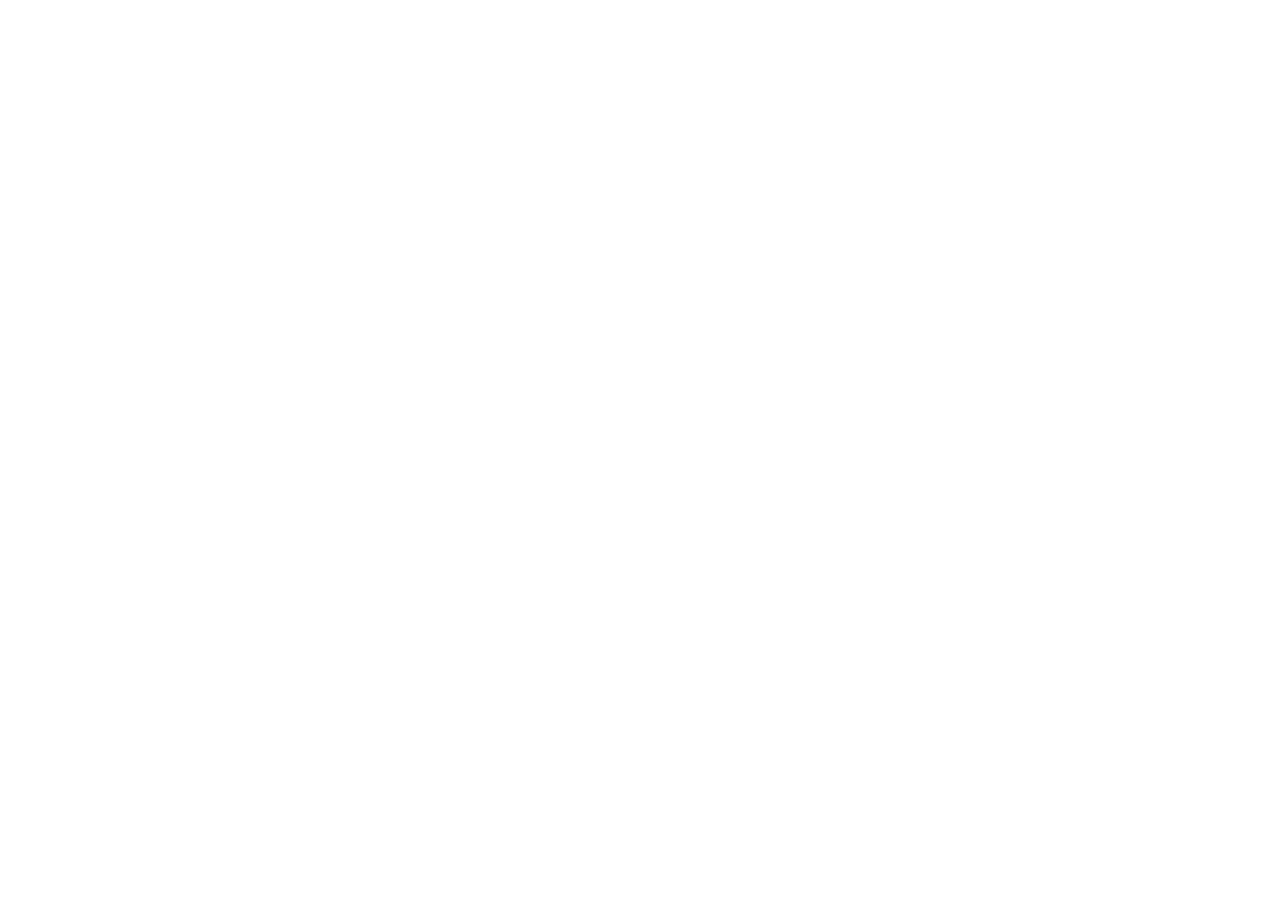
==== index.html @ 4b87591e "7" ====
<!DOCTYPE html>
<html lang="en">
<head>
    <meta charset="UTF-8">
    <meta http-equiv="X-UA-Compatible" content="IE=edge">
    <meta name="viewport" content="width=device-width, initial-scale=1.0">
    <title>Document</title>
</head>
<body>
    
</body>
</html>
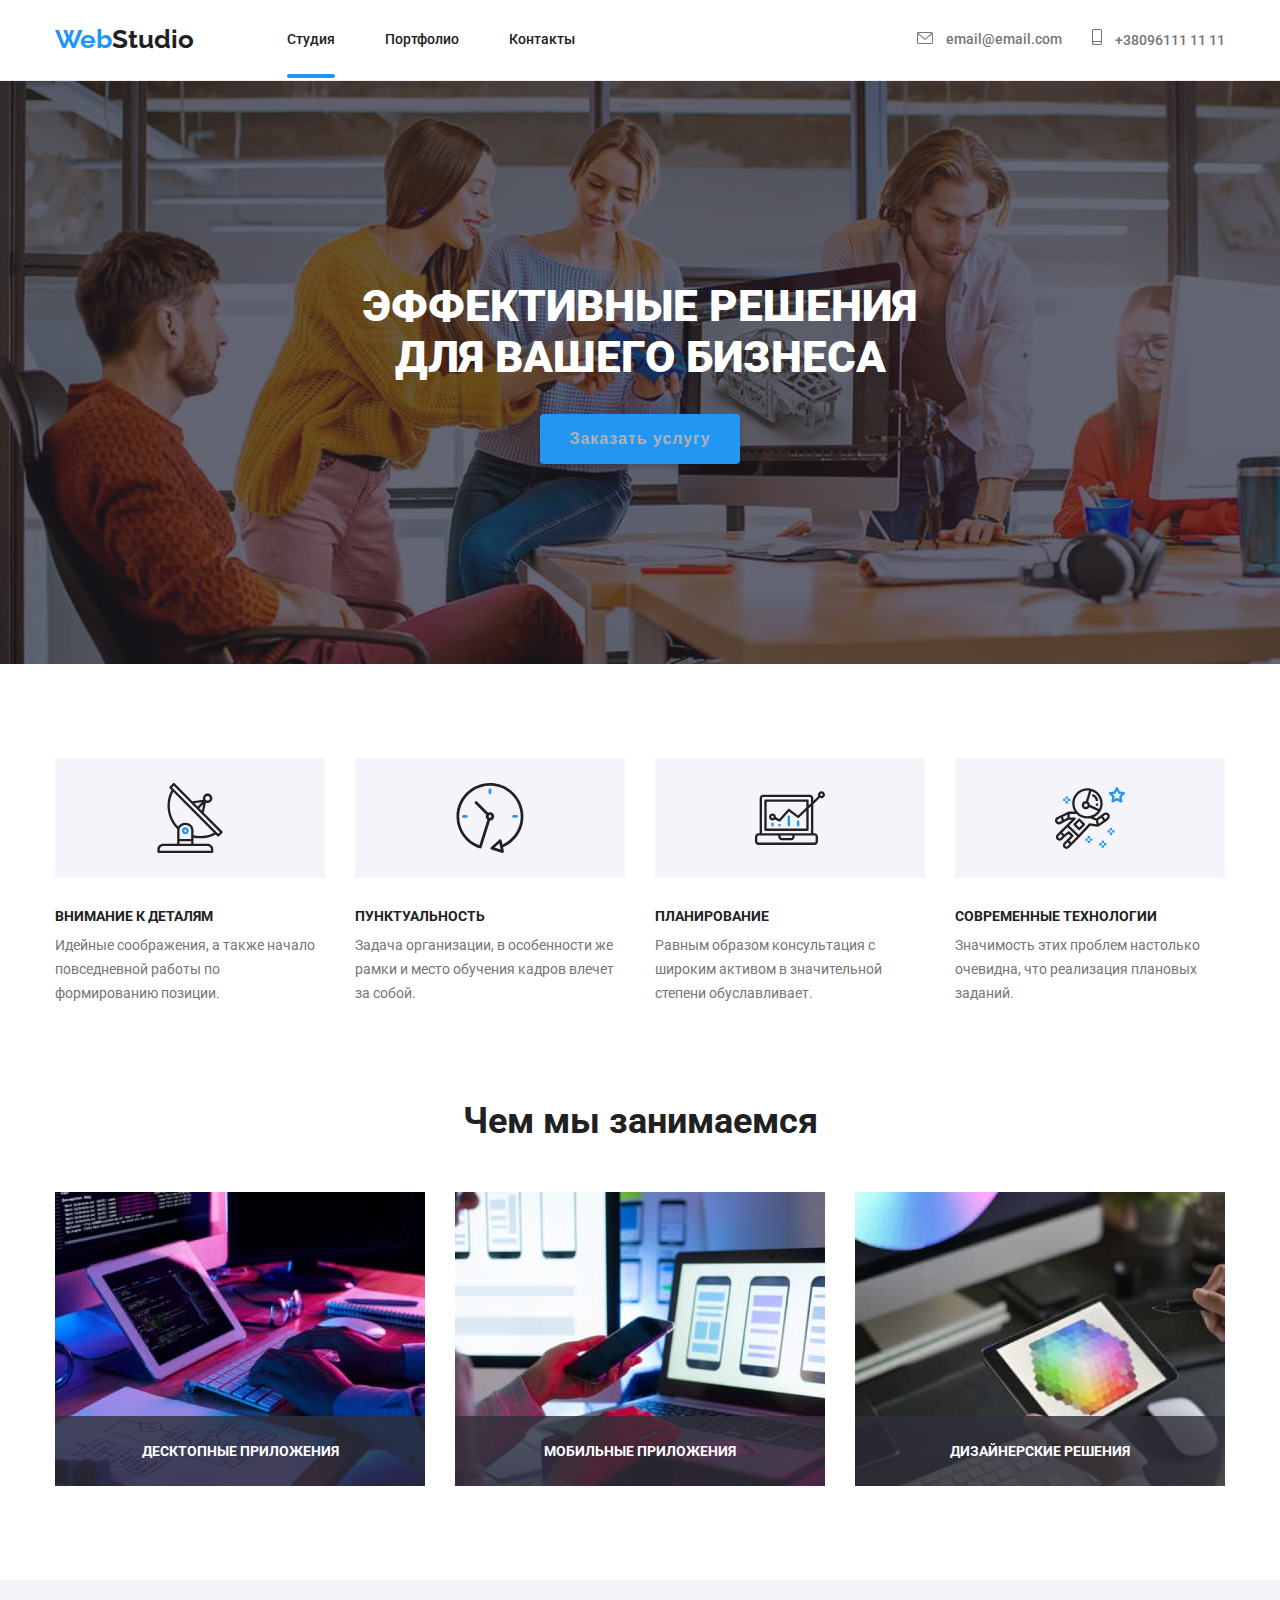
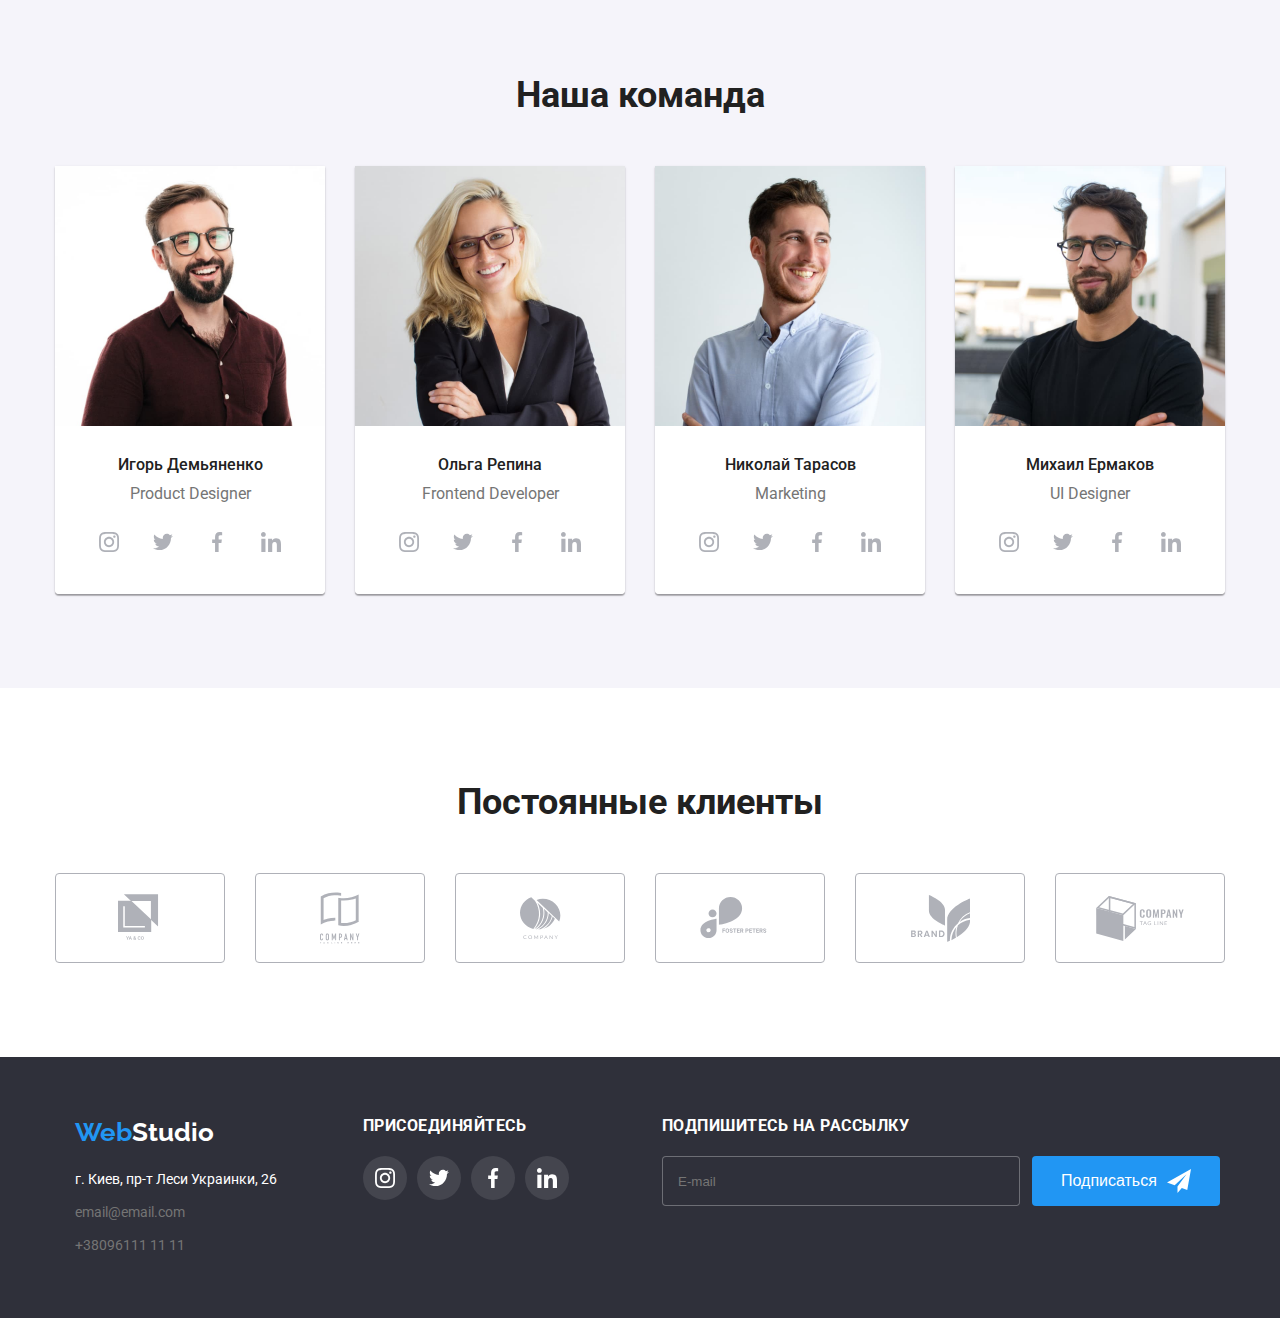
==== commit 01729317: "7" ====
--- a/index.html
+++ b/index.html
@@ -1,12 +1,516 @@
 <!DOCTYPE html>
-<html lang="en">
-<head>
-    <meta charset="UTF-8">
-    <meta http-equiv="X-UA-Compatible" content="IE=edge">
-    <meta name="viewport" content="width=device-width, initial-scale=1.0">
-    <title>Document</title>
-</head>
-<body>
+<html lang="ru">
+  <head>
+    <meta charset="UTF-8" />
+    <meta http-equiv="X-UA-Compatible" content="IE=edge" />
+    <meta name="viewport" content="width=device-width, initial-scale=1.0" />
+    <link rel="preconnect" href="https://fonts.gstatic.com" />
+    <link
+      href="https://fonts.googleapis.com/css2?family=Raleway:wght@700&family=Roboto:wght@400;500;700;900&display=swap"
+      rel="stylesheet"
+    />
+    <link
+      rel="stylesheet"
+      href="https://cdnjs.cloudflare.com/ajax/libs/modern-normalize/1.0.0/modern-normalize.css"
+      integrity="sha512-Zx6MlUMKSVJoQ+83OwhdILe8cSEsCzfqThJd7J/VA2UrK6Ctj85p+xzqfyuNXE5B1k25uUdmJ2OzItbBy9GHAQ=="
+      crossorigin="anonymous"
+    />
+    <link rel="stylesheet" href="css/main.min.css" />
+    <title>webstudio</title>
+  </head>
+
+  <body>
+    <header class="header">
+      <div class="ctn">
+        <nav class="nav">
+          <a class="logo" href="./index.html"
+            >Web<span class="logoS">Studio</span>
+          </a>
+
+          <ul class="nav__list">
+            <li class="nav__item">
+              <a class="link active" href="./index.html">Студия</a>
+            </li>
+            <li class="nav__item">
+              <a class="link" href="./portfolio.html">Портфолио</a>
+            </li>
+            <li class="nav__item">
+              <a class="link" href="#">Контакты</a>
+            </li>
+          </ul>
+
+          <!-- address -->
+
+          <ul class="contact">
+            <li>
+              <a class="link" href="mailto:email@email.com">
+                <svg class="contact-icon" width="16" height="12">
+                  <use href="./images/symbol-defs.svg#icon-envelope-1"></use>
+                </svg>
+                email@email.com</a
+              >
+            </li>
+            <li>
+              <a class="link" href="tel:+380961111111">
+                <svg class="contact-icon" width="10" height="16">
+                  <use href="./images/symbol-defs.svg#icon-smartphone-1"></use>
+                </svg>
+                +38096111 11 11</a
+              >
+            </li>
+          </ul>
+        </nav>
+      </div>
+    </header>
+
+    <main>
+      <!--Герой-->
+      <section id="hero">
+        <div class="herro">
+          <!-- <img src="./images/bgr.jpg" alt="" /> -->
+          <h1 class="herro_title">Эффективные решения<br />для вашего бизнеса</h1>
+          <button data-modal-open type="button" class="herro-button">Заказать услугу</button>
+        </div>
+      </section>
+
+      <section class="features">
+        <div class="ctn">
+          <h2 class="visually-hidden">Особенности</h2>
+          <ul class="features-list">
+            <li class="features-item">
+              <div class="thumb-features">
+                <svg class="features-icon" width="70" height="70">
+                  <use href="./images/symbol-defs.svg#icon-antenna"></use>
+                </svg>
+              </div>
+              <h3 class="features_title">Внимание к деталям</h3>
+              <p class="features__text">
+                Идейные соображения, а также начало повседневной работы по
+                формированию позиции.
+              </p>
+            </li>
+            <li class="features-item">
+              <div class="thumb-features">
+                <svg class="features-icon" width="70" height="70">
+                  <use href="./images/symbol-defs.svg#icon-clock"></use>
+                </svg>
+              </div>
+              <h3 class="features_title">Пунктуальность</h3>
+              <p class="features__text">
+                Задача организации, в особенности же рамки и место обучения
+                кадров влечет за собой.
+              </p>
+            </li>
+            <li class="features-item">
+              <div class="thumb-features">
+                <svg class="features-icon" width="70" height="70">
+                  <use href="./images/symbol-defs.svg#icon-diagram"></use>
+                </svg>
+              </div>
+              <h3 class="features_title">Планирование</h3>
+              <p class="features__text">
+                Равным образом консультация с широким активом в значительной
+                степени обуславливает.
+              </p>
+            </li>
+            <li class="features-item">
+              <div class="thumb-features">
+                <svg class="features-icon" width="70" height="70">
+                  <use href="./images/symbol-defs.svg#icon-astronaut"></use>
+                </svg>
+              </div>
+              <h3 class="features_title">Современные технологии</h3>
+              <p class="features__text">
+                Значимость этих проблем настолько очевидна, что реализация
+                плановых заданий.
+              </p>
+            </li>
+          </ul>
+        </div>
+      </section>
+
+      <section class="interest">
+        <div class="ctn">
+          <h2 class="interest__title">Чем мы занимаемся</h2>
+          <ul class="box">
+            <li>
+              <div class="thumb-interest">
+                <img src="./images/img-1.jpg" alt="Десктопные приложения" />
+                <h3 class="interest__text">Десктопные приложения</h3>
+              </div>
+            </li>
+            <li>
+              <div class="thumb-interest">
+                <img src="./images/img-2.jpg" alt="Мобильные приложения" />
+                <h3 class="interest__text">Мобильные приложения</h3>
+              </div>
+            </li>
+            <li>
+              <div class="thumb-interest">
+                <img src="./images/img-3.jpg" alt="Дизайнерские решения" />
+                <h3 class="interest__text">Дизайнерские решения</h3>
+              </div>
+            </li>
+          </ul>
+        </div>
+      </section>
+
+      <section class="teem">
+        <div class="ctn">
+          <h2 class="teem_title">Наша команда</h2>
+          <ul class="teem-list">
+            <li class="teem-item">
+              <img width="270"
+                src="./images/img_1.jpg"
+                alt="Игорь Демьяненко"
+              />
+              <div class="team-card">
+                <a href="./images/symbol-defs.svg"></a>
+                <h3 class="team-card__title">Игорь Демьяненко</h3>
+                <p class="team-card__text">Product Designer</p>
+                  <!-- rere -->
+                  <ul class="teamate-networks">
+                    <li class="teamate-network-item">
+                      <a class="teamate-network-link" href="">
+                        <svg class="network-icon" width="20" height="20">
+                          <use href="./images/symbol-defs.svg#icon-inst"></use>
+                        </svg>
+                      </a>
+                    </li>
+                    <li class="teamate-network-item">
+                      <a class="teamate-network-link" href="">
+                        <svg class="network-icon" width="20" height="16.25">
+                          <use href="./images/symbol-defs.svg#icon-twitter"></use>
+                        </svg>
+                      </a>
+                    </li>
+                    <li class="teamate-network-item">
+                      <a class="teamate-network-link" href="">
+                        <svg class="network-icon" width="20" height="20">
+                          <use href="./images/symbol-defs.svg#icon-facebook"></use>
+                        </svg>
+                      </a>
+                    </li>
+                    <li class="teamate-network-item">
+                      <a class="teamate-network-link" href="">
+                        <svg class="network-icon" width="20" height="20">
+                          <use href="./images/symbol-defs.svg#icon-linkedin"></use>
+                        </svg>
+                      </a>
+                    </li>
+                  </ul>
+                  <!-- rere -->
+              </div>
+            </li>
+            <li class="teem-item">
+              <img width="270" src="./images/img_2.jpg" alt="Ольга Репина" />
+              <div class="team-card">
+                <h3 class="team-card__title">Ольга Репина</h3>
+                <p class="team-card__text">Frontend Developer</p>
+                <ul class="teamate-networks">
+                  <li class="teamate-network-item">
+                    <a class="teamate-network-link" href="">
+                      <svg class="network-icon" width="20" height="20">
+                        <use href="./images/symbol-defs.svg#icon-inst"></use>
+                      </svg>
+                    </a>
+                  </li>
+                  <li class="teamate-network-item">
+                    <a class="teamate-network-link" href="">
+                      <svg class="network-icon" width="20" height="16.25">
+                        <use href="./images/symbol-defs.svg#icon-twitter"></use>
+                      </svg>
+                    </a>
+                  </li>
+                  <li class="teamate-network-item">
+                    <a class="teamate-network-link" href="">
+                      <svg class="network-icon" width="10" height="20">
+                        <use href="./images/symbol-defs.svg#icon-facebook"></use>
+                      </svg>
+                    </a>
+                  </li>
+                  <li class="teamate-network-item">
+                    <a class="teamate-network-link" href="">
+                      <svg class="network-icon" width="20" height="20">
+                        <use href="./images/symbol-defs.svg#icon-linkedin"></use>
+                      </svg>
+                    </a>
+                  </li>
+                </ul>
+              </div>
+            </li>
+            <li class="teem-item">
+              <img width="270" src="./images/img_3.jpg" alt="Николай Тарасов" />
+              <div class="team-card">
+                <h3 class="team-card__title">Николай Тарасов</h3>
+                <p class="team-card__text">Marketing</p>
+                <ul class="teamate-networks">
+                  <li class="teamate-network-item">
+                    <a class="teamate-network-link" href="">
+                      <svg class="network-icon" width="20" height="20">
+                        <use href="./images/symbol-defs.svg#icon-inst"></use>
+                      </svg>
+                    </a>
+                  </li>
+                  <li class="teamate-network-item">
+                    <a class="teamate-network-link" href="">
+                      <svg class="network-icon" width="20" height="16.25">
+                        <use href="./images/symbol-defs.svg#icon-twitter"></use>
+                      </svg>
+                    </a>
+                  </li>
+                  <li class="teamate-network-item">
+                    <a class="teamate-network-link" href="">
+                      <svg class="network-icon" width="10" height="20">
+                        <use href="./images/symbol-defs.svg#icon-facebook"></use>
+                      </svg>
+                    </a>
+                  </li>
+                  <li class="teamate-network-item">
+                    <a class="teamate-network-link" href="">
+                      <svg class="network-icon" width="20" height="20">
+                        <use href="./images/symbol-defs.svg#icon-linkedin"></use>
+                      </svg>
+                    </a>
+                  </li>
+                </ul>
+              </div>
+            </li>
+            <li class="teem-item">
+              <img width="270" src="./images/img_4.jpg" alt="Михаил Ермаков" />
+              <div class="team-card">
+                <h3 class="team-card__title">Михаил Ермаков</h3>
+                <p class="team-card__text">UI Designer</p>
+                <ul class="teamate-networks">
+                  <li class="teamate-network-item">
+                    <a class="teamate-network-link" href="">
+                      <svg class="network-icon" width="20" height="20">
+                        <use href="./images/symbol-defs.svg#icon-inst"></use>
+                      </svg>
+                    </a>
+                  </li>
+                  <li class="teamate-network-item">
+                    <a class="teamate-network-link" href="">
+                      <svg class="network-icon" width="20" height="16.25">
+                        <use href="./images/symbol-defs.svg#icon-twitter"></use>
+                      </svg>
+                    </a>
+                  </li>
+                  <li class="teamate-network-item">
+                    <a class="teamate-network-link" href="">
+                      <svg class="network-icon" width="10" height="20">
+                        <use href="./images/symbol-defs.svg#icon-facebook"></use>
+                      </svg>
+                    </a>
+                  </li>
+                  <li class="teamate-network-item">
+                    <a class="teamate-network-link" href="">
+                      <svg class="network-icon" width="20" height="20">
+                        <use href="./images/symbol-defs.svg#icon-linkedin"></use>
+                      </svg>
+                    </a>
+                  </li>
+                </ul>
+              </div>
+            </li>
+          </ul>
+        </div>
+      </section>
+
+      <section class="client">
+        <div class="ctn">
+          <h2 class="title">Постоянные клиенты</h2>
+          <!-- <h3 class="title">не получается сменить цвет SVG при ховере(удалял цвет, филл...) не разобрался</h3> -->
+          <ul>
+            <li class="client-item">
+              <a href="#">
+                <svg class="client-icon" width="44.27px" height="49.23px">
+                <use href="./images/symbol-defs.svg#icon-logo-1">
+                </use></svg></a>
+            </li>
+            <li class="client-item"><a href="#">
+                <svg class="client-icon" width="40px" height="52px">
+                <use href="./images/symbol-defs.svg#icon-logo-2">
+                </use></svg>
+            </a></li>
+            
+            <li class="client-item"><a href="#">
+              <svg class="client-icon" width="41px" height="42.6px">
+              <use href="./images/symbol-defs.svg#icon-logo-3">
+              </use></svg></a></li>
+            <li class="client-item"><a href="#">
+              <svg class="client-icon" width="79.66" height="42.02">
+              <use href="./images/symbol-defs.svg#icon-logo-4">
+              </use></svg></a></li>
+            <li class="client-item"><a href="#">
+              <svg class="client-icon" width="59" height="47">
+              <use href="./images/symbol-defs.svg#icon-logo-5">
+              </use></svg></a></li>
+            <li class="client-item"><a href="#">
+              <svg class="client-icon" width="88.48" height="45.44">
+              <use href="./images/symbol-defs.svg#icon-logo-6">
+              </use></svg></a></li>
+          </ul>
+        </div>
+      </section>
+    </main>
+
+    <footer class="foot">
+      <div class="ctn">
+
+        <div class="adress-conteiner">
+          <a class="logo bottom" href="#hero"
+            >Web<span class="logo-S">Studio</span>
+          </a>
+          <address class="adress">
+            <span class="adress"> г. Киев, пр-т Леси Украинки, 26</span>
+            <a class="adress link" href="mailto:email@email.com"
+              >email@email.com</a
+            >
+            <a class="adress link" href="tel:+380961111111">+38096111 11 11</a>
+          </address>
+        </div>
+
+        <div class="social-links">
+          <p class="social-links-text">присоединяйтесь</p>
+          
+          <ul class="teamate-networks">
+            <li class="teamate-network-item">
+              <a class="teamate-network-link" href="">
+                <svg class="network-icon" width="20" height="20">
+                  <use href="./images/symbol-defs.svg#icon-inst"></use>
+                </svg>
+              </a>
+            </li>
+            <li class="teamate-network-item">
+              <a class="teamate-network-link" href="">
+                <svg class="network-icon" width="20" height="16.25">
+                  <use href="./images/symbol-defs.svg#icon-twitter"></use>
+                </svg>
+              </a>
+            </li>
+            <li class="teamate-network-item">
+              <a class="teamate-network-link" href="">
+                <svg class="network-icon" width="20" height="20">
+                  <use href="./images/symbol-defs.svg#icon-facebook"></use>
+                </svg>
+              </a>
+            </li>
+            <li class="teamate-network-item">
+              <a class="teamate-network-link" href="">
+                <svg class="network-icon" width="20" height="20">
+                  <use href="./images/symbol-defs.svg#icon-linkedin"></use>
+                </svg>
+              </a>
+            </li>
+          </ul>
+
+        </div> 
+
+        
+          <form>
+            <div class="sing">
+              <label for="mail" class="sing-label">
+              Подпишитесь на рассылку</label>
+              <div class="sing__wraper">
+                <input class="sing__input" type="email" name="mail" 
+                placeholder="E-mail"/>
+            
+          
+                <button class="sing__button" type="submit">Подписаться
+                  <svg class="sing__icon" width="24" height="24">
+                    <use href="./images/symbol-defs.svg#icon-send">
+                    </use>
+                  </svg>
+                </button>
+              </div>
+              
+            </div>
+
+          </form>
+        
+        </div>
+      </footer>
     
-</body>
-</html>+    <div data-modal class="backdrop is-hidden">
+      <div class="modal">
+
+        <form class="form">
+          <p class="form__text">Оставьте свои данные, мы вам перезвоним</p>
+          
+          <ul class="form__list">
+
+            <li class="form__item">
+              <label for="username">Имя</label>
+            <div class="form-input__wraper">
+              <input type="text" name="name" id="username" autofocus >
+              <svg class="form-icon" width="20" height="20">
+                <use href="./images/symbol-defs.svg#icon-person"></use>
+              </svg>
+            </div>
+            </li>
+
+            <li class="form__item">
+              <label for="tel">Телефон</label>
+            <div class="form-input__wraper">
+              <input type="text" name="tel" id="tel">
+              <svg class="form-icon" width="20" height="20">
+                <use href="./images/symbol-defs.svg#icon-phone"></use>
+              </svg>
+            </div>
+            </li>
+
+            <li class="form__item">
+              <label for="mail">Почта</label>
+            <div class="form-input__wraper">
+              <input type="text" name="mail" id="mail">
+              <svg class="form-icon" width="20" height="20">
+                <use href="./images/symbol-defs.svg#icon-email"></use>
+              </svg>
+            </div>
+            </li>
+
+            <li class="form__item">
+              <label for="comment">Комментарий</label>
+          
+            <textarea class="textarea" name="comment" id="comment" 
+            placeholder="Введите текст" ></textarea>
+            </li>
+          </ul>
+         </form>
+
+
+          <form class="checkbox">
+            <label class="checkbox__label">
+              <input class="checkbox__input" type="checkbox" name="checkbox">
+              <svg class="checkbox__icon check" width="16" height="15">
+                <use href="./images/symbol-defs.svg#icon-icon-check-1"></use>
+              </svg>
+              <svg class="checkbox__icon uncheck" width="16" height="15">
+                <use href="./images/symbol-defs.svg#icon-Vector-6-1"></use>
+              </svg>
+              <span class="checkbox__text">Соглашаюсь с рассылкой и принимаю 
+                <a class="checkbox__link" href="#">Условия договора</a>
+              </span>
+
+            </label>
+          </form>
+          <button class="submit" type="submit">Отправить</button>
+            <div></div>
+
+
+
+          
+        
+        <button data-modal-close type="button" class="close-button">
+          <svg class="close-button__icon" width="20" height="20">
+            <use href="./images/symbol-defs.svg#icon-close"></use>
+          </svg>
+        </button>
+
+      </div>
+    </div>
+
+    <script src="./js/modal.js"></script>
+  </body>
+</html>
--- a/css/main.min.css
+++ b/css/main.min.css
@@ -0,0 +1,2 @@
+*,*::before,*::after{-webkit-box-sizing:inherit;box-sizing:inherit;margin:0;padding:0}body{-webkit-box-sizing:border-box;box-sizing:border-box;font-family:'Roboto', sans-serif;color:#212121;background-color:#fff}a{text-decoration:none}ul{list-style:none}.ctn{width:1200px;margin:0 auto;padding:0 15px}.no-gap{display:block;max-width:100%;height:auto}.visually-hidden{position:absolute;width:1px;height:1px;margin:-1px;border:0;padding:0;white-space:nowrap;-webkit-clip-path:inset(100%);clip-path:inset(100%);clip:rect(0 0 0 0);overflow:hidden}.header{position:-webkit-sticky;position:sticky;top:0;min-height:80px;padding:24 215px;border-bottom:1px solid #ececec;background-color:#fff;z-index:1}.nav{font-weight:500;-webkit-box-align:center;-ms-flex-align:center;align-items:center;line-height:1.172;color:#212121;vertical-align:middle;-webkit-box-pack:justify;-ms-flex-pack:justify;justify-content:space-between}.nav__list{margin-left:93px}.nav__item:not(:first-child){margin-left:50px}.logo{display:inline-block;font-family:'Raleway', sans-serif;font-size:26px;font-style:normal;font-weight:700;line-height:1.1738;color:#2196f3;padding-top:24px;padding-bottom:25px}.logoS{color:#212121}.link{position:relative;font-weight:500;font-size:14px;line-height:1.172;color:inherit}.link.active::after{position:absolute;bottom:-31px;content:'';display:block;width:100%;height:4px;margin-top:28px;background-color:#2196f3;border-radius:2px}.contact{margin-left:auto}.contact a{color:#757575}.contact li:last-child{margin-left:30px}.contact-icon{margin-right:10px;text-align:center;fill:currentColor}a.link:focus,a.link:hover{color:#2196f3;-webkit-transition:color 250ms cubic-bezier(0.4, 0, 0.2, 1),background-color 250ms cubic-bezier(0.4, 0, 0.2, 1);transition:color 250ms cubic-bezier(0.4, 0, 0.2, 1),background-color 250ms cubic-bezier(0.4, 0, 0.2, 1)}a.link:focus::before,a.link:hover::before{color:#2196f3}.header,.nav,.nav__list,.box,.contact{display:-webkit-box;display:-ms-flexbox;display:flex;-webkit-box-align:center;-ms-flex-align:center;align-items:center;-webkit-box-pack:justify;-ms-flex-pack:justify;justify-content:space-between}.herro{margin:0 auto;padding-top:200px;padding-bottom:200px;max-width:1600px;background-color:#2f303a;background-image:-webkit-gradient(linear, left top, right top, from(rgba(47,48,58,0.4)), to(rgba(47,48,58,0.4))),url(../images/bgr.jpg);background-image:linear-gradient(to right, rgba(47,48,58,0.4), rgba(47,48,58,0.4)),url(../images/bgr.jpg);background-repeat:no-repeat;background-size:cover;text-align:center}.herro_title{color:#fff;display:block;font-weight:900;line-height:1.1738;font-size:44px;font-style:normal;text-transform:uppercase;margin-bottom:30px}.herro-button{display:inline-block;cursor:pointer;border-radius:4px;font-weight:700;font-size:16px;line-height:1.875;letter-spacing:0.06em;border:1px solid transparent;background-color:#2196f3;color:#AFB1B8;width:200px;height:50px;-webkit-box-shadow:0px 4px 4px rgba(0,0,0,0.15);box-shadow:0px 4px 4px rgba(0,0,0,0.15)}.herro-button:focus,.herro-button:hover{background-color:#AFB1B8;color:#2196f3}.features{padding:94px 0}.features-list{display:-webkit-box;display:-ms-flexbox;display:flex;-webkit-box-align:center;-ms-flex-align:center;align-items:center;-webkit-box-pack:justify;-ms-flex-pack:justify;justify-content:space-between}.features-item:not(:last-of-type){margin-right:30px}.features_title{font-weight:700;font-size:14px;line-height:1.142;text-transform:uppercase;margin:0;padding:0;margin-top:30px;margin-bottom:10px}.features__text{font-weight:400;font-size:14px;line-height:1.712;color:#757575}.thumb-features{width:270px;height:120px;background-color:#F5F4FA;display:-webkit-box;display:-ms-flexbox;display:flex;-webkit-box-align:center;-ms-flex-align:center;align-items:center;-webkit-box-pack:center;-ms-flex-pack:center;justify-content:center}.interest{padding-bottom:94px}.interest__title{font-weight:700;font-size:36px;line-height:1.172;text-align:center}.box{margin-top:50px}.thumb-interest{position:relative;width:370px;height:294px}.thumb-interest>img{display:block;height:100%;width:100%;-o-object-fit:cover;object-fit:cover}.interest__text{position:absolute;bottom:0;width:100%;height:70px;background:rgba(47,48,58,0.8);font-weight:700;font-size:14px;line-height:1.172;color:#fff;text-transform:uppercase;display:-webkit-box;display:-ms-flexbox;display:flex;-webkit-box-pack:center;-ms-flex-pack:center;justify-content:center;-webkit-box-align:center;-ms-flex-align:center;align-items:center;padding:27px 0}.teem{padding-top:94px;padding-bottom:94px;background-color:#f5f4fa}.teem-list{display:-webkit-box;display:-ms-flexbox;display:flex;-webkit-box-align:center;-ms-flex-align:center;align-items:center;-webkit-box-pack:justify;-ms-flex-pack:justify;justify-content:space-between}.teem_title{font-weight:700;font-size:36px;line-height:1.172;text-align:center;margin-bottom:50px}.team-card{padding:30px 32px;background-color:#fff;border-radius:0px 0px 4px 4px}.team-card__title{font-weight:500;font-size:16px;line-height:1.172;text-align:center;padding-bottom:10px}.team-card__text{color:#757575;font-weight:400;font-size:16px;line-height:1.172;text-align:center}.teem-item{-webkit-box-shadow:0px 1px 3px rgba(0,0,0,0.12),0px 1px 1px rgba(0,0,0,0.12),0px 2px 1px rgba(0,0,0,0.22);box-shadow:0px 1px 3px rgba(0,0,0,0.12),0px 1px 1px rgba(0,0,0,0.12),0px 2px 1px rgba(0,0,0,0.22);border-radius:0px 0px 4px 4px}.teem-item img{display:block}.teem-item:hover,.teem-item:focus{-webkit-box-shadow:0px 1px 1px rgba(0,0,0,0.12),0px 4px 4px rgba(0,0,0,0.06),1px 4px 6px rgba(0,0,0,0.16);box-shadow:0px 1px 1px rgba(0,0,0,0.12),0px 4px 4px rgba(0,0,0,0.06),1px 4px 6px rgba(0,0,0,0.16);outline:none;-webkit-transition:color 250ms cubic-bezier(0.4, 0, 0.2, 1),background-color 250ms cubic-bezier(0.4, 0, 0.2, 1);transition:color 250ms cubic-bezier(0.4, 0, 0.2, 1),background-color 250ms cubic-bezier(0.4, 0, 0.2, 1)}.teamate-networks{margin-top:16px;display:-webkit-box;display:-ms-flexbox;display:flex;-webkit-box-pack:justify;-ms-flex-pack:justify;justify-content:space-between;color:#757575}.teamate-network-item:not(:last-of-type){margin-right:10px}.teamate-network-link{display:-webkit-inline-box;display:-ms-inline-flexbox;display:inline-flex;color:#AFB1B8;-o-object-fit:contain;object-fit:contain;border-radius:50%;width:44px;height:44px;-webkit-box-align:center;-ms-flex-align:center;align-items:center;-webkit-box-pack:center;-ms-flex-pack:center;justify-content:center}.teamate-network-item{-webkit-box-align:baseline;-ms-flex-align:baseline;align-items:baseline}.teamate-network-link:hover,.teamate-network-link:focus{color:#fff;background-color:#2196f3;position:centre;-webkit-transition:color 250ms cubic-bezier(0.4, 0, 0.2, 1),background-color 250ms cubic-bezier(0.4, 0, 0.2, 1);transition:color 250ms cubic-bezier(0.4, 0, 0.2, 1),background-color 250ms cubic-bezier(0.4, 0, 0.2, 1)}.network-icon{fill:currentColor;width:20px;height:20px;-o-object-fit:contain;object-fit:contain}.client{padding:94px 0}.client .title{margin-bottom:50px}.client ul{display:-webkit-box;display:-ms-flexbox;display:flex;-webkit-box-align:center;-ms-flex-align:center;align-items:center;-webkit-box-pack:justify;-ms-flex-pack:justify;justify-content:space-between}.client li{width:170px;height:90px}.client-item:hover .client-icon,.client-item:focus .client-icon{color:#2196f3;fill:#2196f3;outline:none;-webkit-transition:color 250ms cubic-bezier(0.4, 0, 0.2, 1),background-color 250ms cubic-bezier(0.4, 0, 0.2, 1);transition:color 250ms cubic-bezier(0.4, 0, 0.2, 1),background-color 250ms cubic-bezier(0.4, 0, 0.2, 1)}.client-item a{width:100%;height:100%;display:-webkit-box;display:-ms-flexbox;display:flex;-webkit-box-align:center;-ms-flex-align:center;align-items:center;-webkit-box-pack:center;-ms-flex-pack:center;justify-content:center;border:#AFB1B8 1px solid;color:#AFB1B8;border-radius:4px}.client-item a:hover,.client-item a:focus{border-color:#2196f3;outline:none;fill:#2196f3;color:#2196f3;-webkit-transition:color 250ms cubic-bezier(0.4, 0, 0.2, 1),background-color 250ms cubic-bezier(0.4, 0, 0.2, 1);transition:color 250ms cubic-bezier(0.4, 0, 0.2, 1),background-color 250ms cubic-bezier(0.4, 0, 0.2, 1)}.client-icon{fill:currentColor}.foot{padding:60px;background-color:#2f303a;-webkit-box-pack:justify;-ms-flex-pack:justify;justify-content:space-between}.foot>.ctn{display:-webkit-box;display:-ms-flexbox;display:flex;-ms-flex-wrap:wrap;flex-wrap:wrap}.logo-S{color:#fff}.adress{font-weight:400;font-size:14px;line-height:1.714;text-decoration:none;color:#fff;font-style:normal}a.adress{color:#757575;display:block;margin-top:9px}.social-links{margin-left:86px;-webkit-box-align:baseline;-ms-flex-align:baseline;align-items:baseline}.social-links .teamate-network-link{background:rgba(255,255,255,0.1);color:#fff;fill:#fff}.social-links-text{font-family:Roboto, sans-serif;font-weight:700;size:14px;line-height:1.172;letter-spacing:0.03em;text-transform:uppercase;color:#fff;margin-bottom:20px}.foot .teamate-network-link:hover,.foot .teamate-network-link:focus{color:#fff;background-color:#2196f3;-webkit-transition:color 250ms cubic-bezier(0.4, 0, 0.2, 1),background-color 250ms cubic-bezier(0.4, 0, 0.2, 1);transition:color 250ms cubic-bezier(0.4, 0, 0.2, 1),background-color 250ms cubic-bezier(0.4, 0, 0.2, 1)}.nav-list::after{content:'';position:absolute;left:0;width:100%;background-color:#2196f3;height:5px;opacity:0}.sing{margin-left:93px}.sing__button{font-size:16px;line-height:1.875;background-color:#2196F3;border-radius:4px;border:none;color:#fff;padding:10px 29px;display:-webkit-box;display:-ms-flexbox;display:flex;-webkit-box-align:center;-ms-flex-align:center;align-items:center;-webkit-box-pack:center;-ms-flex-pack:center;justify-content:center;margin-left:12px}.sing__icon{right:28px;color:#fff;margin-left:10px}.sing-label{color:#fff;display:block;text-transform:uppercase;margin-bottom:20px;font-weight:700;line-height:1.172;letter-spacing:0.03em}.sing__wraper{display:-webkit-inline-box;display:-ms-inline-flexbox;display:inline-flex}.sing__input{background-color:#2f303a;border:rgba(255,255,255,0.3) 1px solid;border-radius:4px;width:358px;height:50px;padding:15px}.title{font-weight:700;font-size:36px;line-height:1.16;text-align:center;margin:0;padding:0}.bottom{padding:0;margin-bottom:20px}.thumb{position:relative;overflow:hidden}.example__link:hover,.example__link:focus{-webkit-box-shadow:0px 1px 1px rgba(0,0,0,0.12),0px 4px 4px rgba(0,0,0,0.06),1px 4px 6px rgba(0,0,0,0.16);box-shadow:0px 1px 1px rgba(0,0,0,0.12),0px 4px 4px rgba(0,0,0,0.06),1px 4px 6px rgba(0,0,0,0.16);outline:none}.overlay{position:absolute;bottom:0;left:0;-webkit-transform:translateY(101%);transform:translateY(101%);width:100%;height:100%;background-color:rgba(33,150,243,0.9);-webkit-transition:-webkit-transform 250ms cubic-bezier(0.4, 0, 0.2, 1);transition:-webkit-transform 250ms cubic-bezier(0.4, 0, 0.2, 1);transition:transform 250ms cubic-bezier(0.4, 0, 0.2, 1);transition:transform 250ms cubic-bezier(0.4, 0, 0.2, 1), -webkit-transform 250ms cubic-bezier(0.4, 0, 0.2, 1)}.example__link:hover .overlay,.example__link:focus .overlay{-webkit-transform:translateY(0);transform:translateY(0)}.overlay__text{margin:0;padding:63px 24px;color:#fff;font-size:18px;line-height:1.56}.backdrop{position:fixed;top:0;left:0;width:100%;height:100%;background-color:rgba(0,0,0,0.2);z-index:100}.modal{position:absolute;top:50%;left:50%;-webkit-transform:translate(-50%, -50%);transform:translate(-50%, -50%);background-color:#fff;max-width:528px;width:100%;padding:40px;max-height:100vh;overflow-y:auto}.backdrop.is-hidden{opacity:0;pointer-events:none;visibility:hidden}.close-button{position:absolute;display:-webkit-box;display:-ms-flexbox;display:flex;top:8px;right:8px;-webkit-box-align:center;-ms-flex-align:center;align-items:center;border-radius:50%;border:1px solid rgba(0,0,0,0.1);width:30px;height:30px;-webkit-box-pack:center;-ms-flex-pack:center;justify-content:center;background-color:#fff}.modal{display:-webkit-box;display:-ms-flexbox;display:flex;-ms-flex-wrap:wrap;flex-wrap:wrap;-webkit-box-pack:center;-ms-flex-pack:center;justify-content:center}.form__text{font-weight:700;font-size:20px;line-height:1.172;letter-spacing:0.03em;text-align:center;margin-bottom:12px}.form__item:not(last-of-type){margin-bottom:10px}.form label{display:block;font-weight:400;font-size:12px;line-height:1.172;letter-spacing:0.01em;color:#757575;margin-bottom:4px}.form input{width:100%;height:40px;padding:11px 42px;border:1px solid rgba(33,33,33,0.2);border-radius:4px}.form-input__wraper{position:relative;display:block}.form-icon{position:absolute;top:50%;-webkit-transform:translateY(-50%);transform:translateY(-50%);left:12px}.form__item input:focus{outline:none;border-color:#2196f3}.form-input__wraper:focus .form-icon,.form-input__wraper:hover .form-icon{color:#2196f3;fill:#2196f3;-webkit-transition:fill 250ms cubic-bezier(0.4, 0, 0.2, 1);transition:fill 250ms cubic-bezier(0.4, 0, 0.2, 1)}.textarea{width:100%;height:120px;border:1px solid rgba(33,33,33,0.2);resize:none;padding:12px 16px;border-radius:4px}.textarea:focus{outline:none;border-color:#2196f3}.checkbox{margin-top:20px;position:relative}.checkbox__label{display:-webkit-inline-box;display:-ms-inline-flexbox;display:inline-flex;-webkit-box-pack:center;-ms-flex-pack:center;justify-content:center;text-align:center}.checkbox__input{position:absolute;width:1px;height:1px;margin:-1px;border:0;padding:0;white-space:nowrap;-webkit-clip-path:inset(100%);clip-path:inset(100%);clip:rect(0 0 0 0);overflow:hidden}.checkbox__icon{position:absolute;-webkit-transition:opacity 250ms cubic-bezier(0.4, 0, 0.2, 1);transition:opacity 250ms cubic-bezier(0.4, 0, 0.2, 1)}.check{opacity:0}.checkbox__input:checked ~ .check{opacity:1}.checkbox__input:checked ~ .uncheck{opacity:0}.checkbox__text{font-size:14px;line-height:1.1714;letter-spacing:0.03em;color:#757575}.checkbox__link{text-decoration:underline;color:#2196f3}.checkbox__icon{position:absolute;left:-20px;top:1px}.submit{margin-top:20px;background-color:#2196F3;border-radius:4px;border:none;color:#fff;padding:10px 55px}.submit:hover,.submit:focus{background-color:#188CE8}.close-button:focus .close-button__icon,.close-button:hover .close-button__icon{fill:#2196f3;-webkit-transition:fill 250ms cubic-bezier(0.4, 0, 0.2, 1);transition:fill 250ms cubic-bezier(0.4, 0, 0.2, 1)}.portf{padding:94px 0}.visually-hidden{position:absolute;width:1px;height:1px;margin:-1px;border:0;padding:0;white-space:nowrap;-webkit-clip-path:inset(100%);clip-path:inset(100%);clip:rect(0 0 0 0);overflow:hidden}.button--menu{display:-webkit-box;display:-ms-flexbox;display:flex;-webkit-box-pack:center;-ms-flex-pack:center;justify-content:center;-webkit-box-align:center;-ms-flex-align:center;align-items:center;font-size:16px;line-height:1.625;background-color:none;color:#212121;margin-bottom:50px}.button--menu li:not(last-of-type){margin-right:8px}.button{background-color:#f5f4fa;color:#212121;font-family:inherit;font-weight:500;font-size:16px;line-height:1.62;text-align:center;border:1px solid transparent;padding:6px 22px;border-radius:4px;-webkit-transition:color 250ms cubic-bezier(0.4, 0, 0.2, 1),background-color 250ms cubic-bezier(0.4, 0, 0.2, 1),-webkit-box-shadow 250ms cubic-bezier(0.4, 0, 0.2, 1);transition:color 250ms cubic-bezier(0.4, 0, 0.2, 1),background-color 250ms cubic-bezier(0.4, 0, 0.2, 1),-webkit-box-shadow 250ms cubic-bezier(0.4, 0, 0.2, 1);transition:color 250ms cubic-bezier(0.4, 0, 0.2, 1),background-color 250ms cubic-bezier(0.4, 0, 0.2, 1),box-shadow 250ms cubic-bezier(0.4, 0, 0.2, 1);transition:color 250ms cubic-bezier(0.4, 0, 0.2, 1),background-color 250ms cubic-bezier(0.4, 0, 0.2, 1),box-shadow 250ms cubic-bezier(0.4, 0, 0.2, 1),-webkit-box-shadow 250ms cubic-bezier(0.4, 0, 0.2, 1);cursor:pointer}.button:hover,.button:focus,.button:active{color:#fff;background-color:#2196f3;-webkit-box-shadow:0px 3px 1px rgba(0,0,0,0.1),0px 1px 2px rgba(0,0,0,0.08),0px 2px 2px rgba(0,0,0,0.12);box-shadow:0px 3px 1px rgba(0,0,0,0.1),0px 1px 2px rgba(0,0,0,0.08),0px 2px 2px rgba(0,0,0,0.12);outline:none;-webkit-transition:color 250ms cubic-bezier(0.4, 0, 0.2, 1),background-color 250ms cubic-bezier(0.4, 0, 0.2, 1);transition:color 250ms cubic-bezier(0.4, 0, 0.2, 1),background-color 250ms cubic-bezier(0.4, 0, 0.2, 1)}.examples{display:-webkit-box;display:-ms-flexbox;display:flex;-ms-flex-wrap:wrap;flex-wrap:wrap;margin-left:-30px;margin-top:-30px}.exampl__el{max-width:370px;-ms-flex-preferred-size:calc(100% / 3 - $card-set-gap);flex-basis:calc(100% / 3 - $card-set-gap);margin-left:30px;margin-top:30px}.example__link{display:block;-webkit-transition:-webkit-box-shadow 250ms cubic-bezier(0.4, 0, 0.2, 1);transition:-webkit-box-shadow 250ms cubic-bezier(0.4, 0, 0.2, 1);transition:box-shadow 250ms cubic-bezier(0.4, 0, 0.2, 1);transition:box-shadow 250ms cubic-bezier(0.4, 0, 0.2, 1), -webkit-box-shadow 250ms cubic-bezier(0.4, 0, 0.2, 1)}.product{padding:20px 24px;border:1px solid #eeeeee;border-top:none}.product h3{font-weight:700;font-size:18px;line-height:2;letter-spacing:0.06em;color:#212121}.product p{margin-top:4px;font-weight:400;font-size:16px;line-height:1, 85;color:#757575;letter-spacing:0.06em}
+/*# sourceMappingURL=main.min.css.map */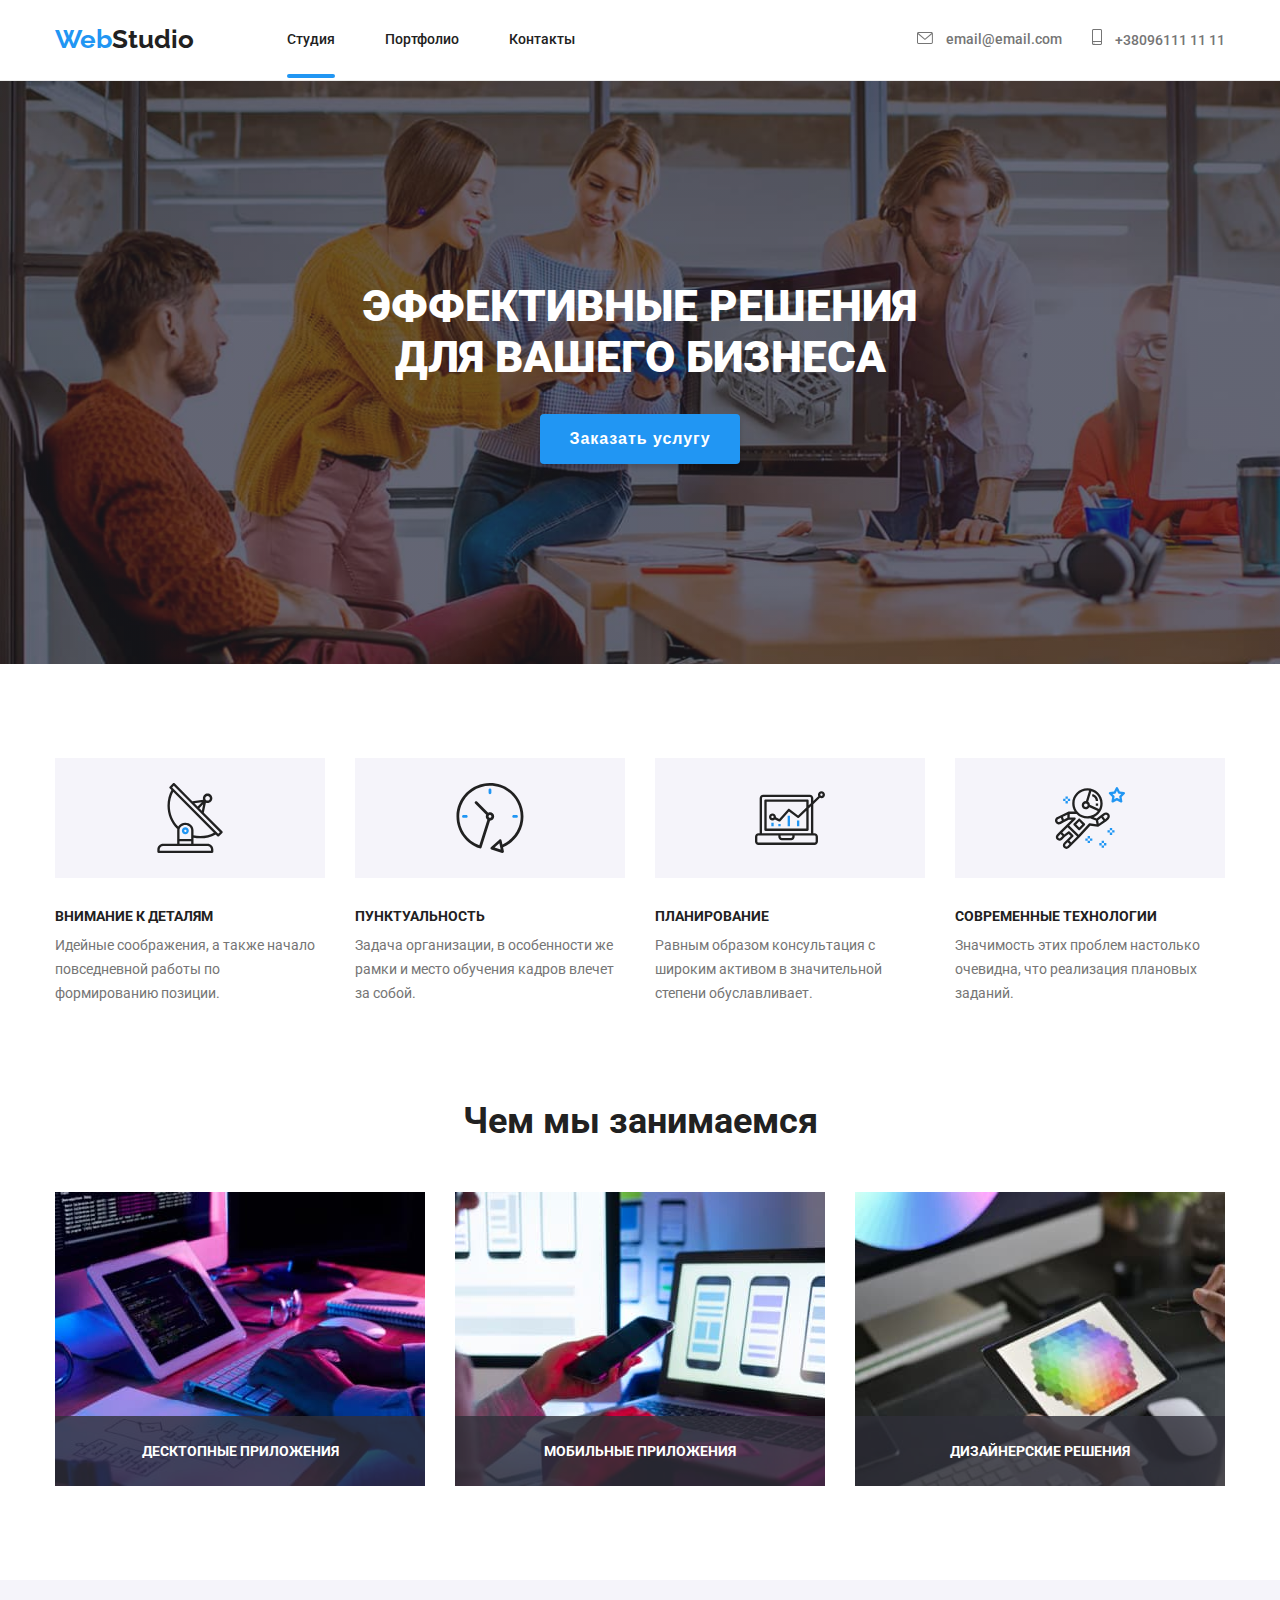
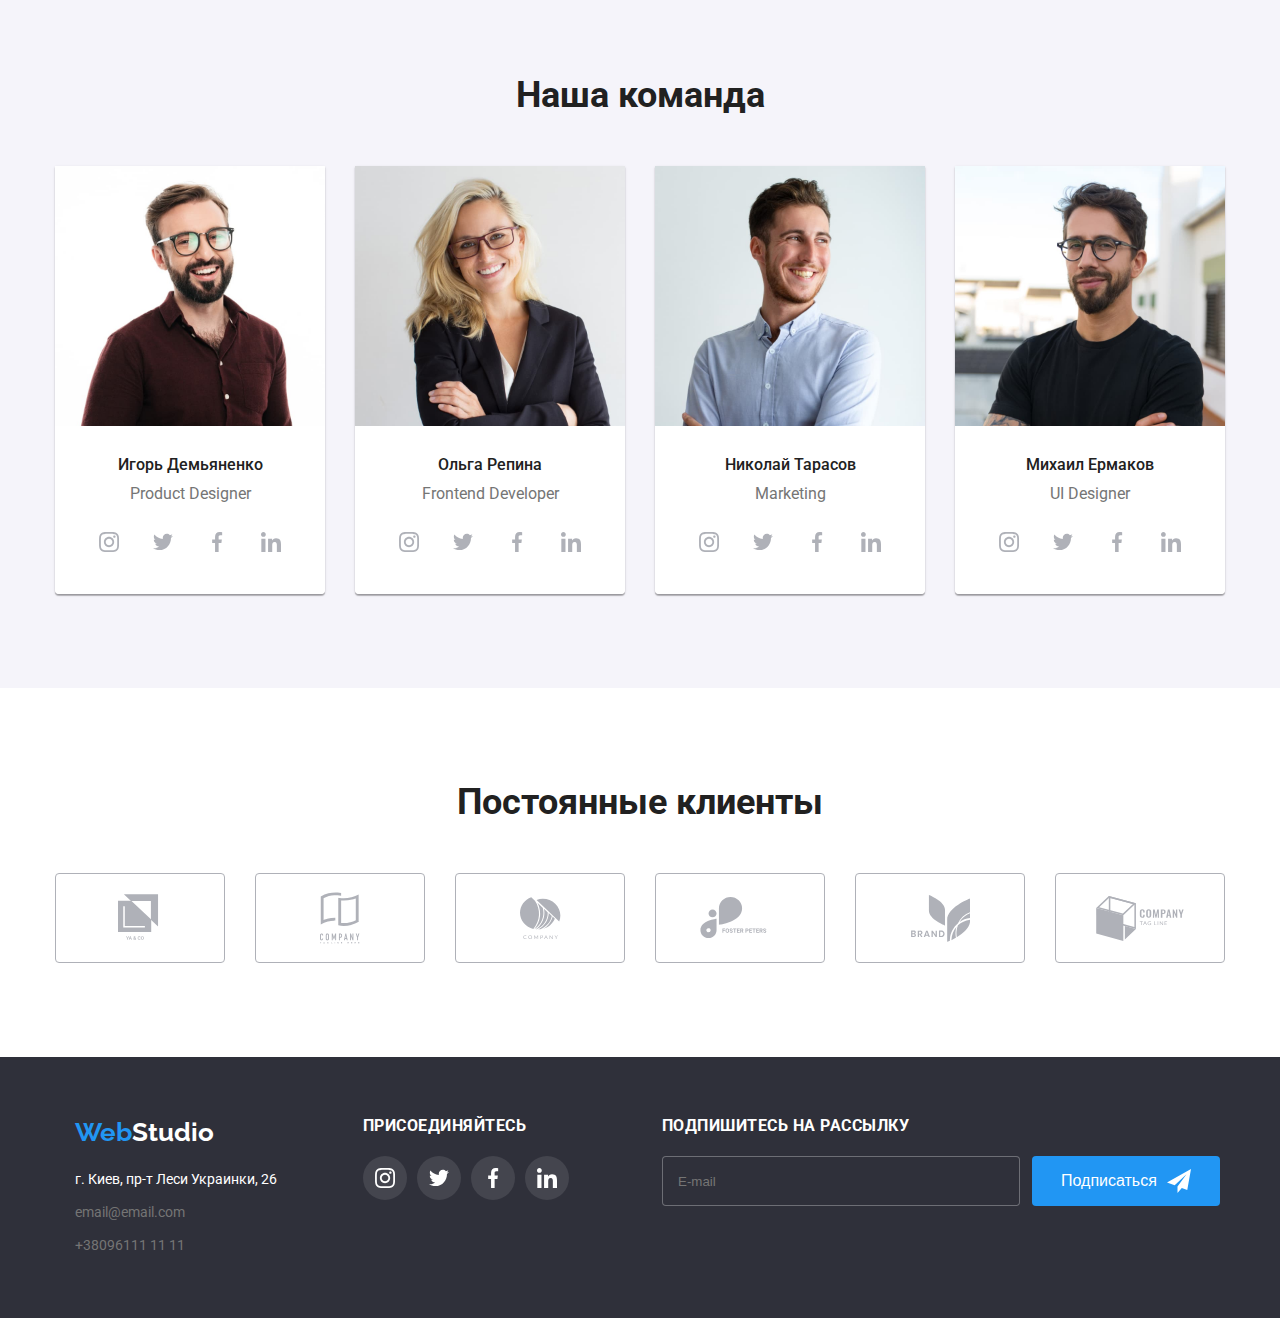
==== commit d1e4260e: "7" ====
--- a/index.html
+++ b/index.html
@@ -376,28 +376,28 @@
           
           <ul class="teamate-networks">
             <li class="teamate-network-item">
-              <a class="teamate-network-link" href="">
+              <a class="teamate-network-link" href="#">
                 <svg class="network-icon" width="20" height="20">
                   <use href="./images/symbol-defs.svg#icon-inst"></use>
                 </svg>
               </a>
             </li>
             <li class="teamate-network-item">
-              <a class="teamate-network-link" href="">
+              <a class="teamate-network-link" href="#">
                 <svg class="network-icon" width="20" height="16.25">
                   <use href="./images/symbol-defs.svg#icon-twitter"></use>
                 </svg>
               </a>
             </li>
             <li class="teamate-network-item">
-              <a class="teamate-network-link" href="">
+              <a class="teamate-network-link" href="#">
                 <svg class="network-icon" width="20" height="20">
                   <use href="./images/symbol-defs.svg#icon-facebook"></use>
                 </svg>
               </a>
             </li>
             <li class="teamate-network-item">
-              <a class="teamate-network-link" href="">
+              <a class="teamate-network-link" href="#">
                 <svg class="network-icon" width="20" height="20">
                   <use href="./images/symbol-defs.svg#icon-linkedin"></use>
                 </svg>
--- a/css/main.min.css
+++ b/css/main.min.css
@@ -1,2 +1,2 @@
-*,*::before,*::after{-webkit-box-sizing:inherit;box-sizing:inherit;margin:0;padding:0}body{-webkit-box-sizing:border-box;box-sizing:border-box;font-family:'Roboto', sans-serif;color:#212121;background-color:#fff}a{text-decoration:none}ul{list-style:none}.ctn{width:1200px;margin:0 auto;padding:0 15px}.no-gap{display:block;max-width:100%;height:auto}.visually-hidden{position:absolute;width:1px;height:1px;margin:-1px;border:0;padding:0;white-space:nowrap;-webkit-clip-path:inset(100%);clip-path:inset(100%);clip:rect(0 0 0 0);overflow:hidden}.header{position:-webkit-sticky;position:sticky;top:0;min-height:80px;padding:24 215px;border-bottom:1px solid #ececec;background-color:#fff;z-index:1}.nav{font-weight:500;-webkit-box-align:center;-ms-flex-align:center;align-items:center;line-height:1.172;color:#212121;vertical-align:middle;-webkit-box-pack:justify;-ms-flex-pack:justify;justify-content:space-between}.nav__list{margin-left:93px}.nav__item:not(:first-child){margin-left:50px}.logo{display:inline-block;font-family:'Raleway', sans-serif;font-size:26px;font-style:normal;font-weight:700;line-height:1.1738;color:#2196f3;padding-top:24px;padding-bottom:25px}.logoS{color:#212121}.link{position:relative;font-weight:500;font-size:14px;line-height:1.172;color:inherit}.link.active::after{position:absolute;bottom:-31px;content:'';display:block;width:100%;height:4px;margin-top:28px;background-color:#2196f3;border-radius:2px}.contact{margin-left:auto}.contact a{color:#757575}.contact li:last-child{margin-left:30px}.contact-icon{margin-right:10px;text-align:center;fill:currentColor}a.link:focus,a.link:hover{color:#2196f3;-webkit-transition:color 250ms cubic-bezier(0.4, 0, 0.2, 1),background-color 250ms cubic-bezier(0.4, 0, 0.2, 1);transition:color 250ms cubic-bezier(0.4, 0, 0.2, 1),background-color 250ms cubic-bezier(0.4, 0, 0.2, 1)}a.link:focus::before,a.link:hover::before{color:#2196f3}.header,.nav,.nav__list,.box,.contact{display:-webkit-box;display:-ms-flexbox;display:flex;-webkit-box-align:center;-ms-flex-align:center;align-items:center;-webkit-box-pack:justify;-ms-flex-pack:justify;justify-content:space-between}.herro{margin:0 auto;padding-top:200px;padding-bottom:200px;max-width:1600px;background-color:#2f303a;background-image:-webkit-gradient(linear, left top, right top, from(rgba(47,48,58,0.4)), to(rgba(47,48,58,0.4))),url(../images/bgr.jpg);background-image:linear-gradient(to right, rgba(47,48,58,0.4), rgba(47,48,58,0.4)),url(../images/bgr.jpg);background-repeat:no-repeat;background-size:cover;text-align:center}.herro_title{color:#fff;display:block;font-weight:900;line-height:1.1738;font-size:44px;font-style:normal;text-transform:uppercase;margin-bottom:30px}.herro-button{display:inline-block;cursor:pointer;border-radius:4px;font-weight:700;font-size:16px;line-height:1.875;letter-spacing:0.06em;border:1px solid transparent;background-color:#2196f3;color:#AFB1B8;width:200px;height:50px;-webkit-box-shadow:0px 4px 4px rgba(0,0,0,0.15);box-shadow:0px 4px 4px rgba(0,0,0,0.15)}.herro-button:focus,.herro-button:hover{background-color:#AFB1B8;color:#2196f3}.features{padding:94px 0}.features-list{display:-webkit-box;display:-ms-flexbox;display:flex;-webkit-box-align:center;-ms-flex-align:center;align-items:center;-webkit-box-pack:justify;-ms-flex-pack:justify;justify-content:space-between}.features-item:not(:last-of-type){margin-right:30px}.features_title{font-weight:700;font-size:14px;line-height:1.142;text-transform:uppercase;margin:0;padding:0;margin-top:30px;margin-bottom:10px}.features__text{font-weight:400;font-size:14px;line-height:1.712;color:#757575}.thumb-features{width:270px;height:120px;background-color:#F5F4FA;display:-webkit-box;display:-ms-flexbox;display:flex;-webkit-box-align:center;-ms-flex-align:center;align-items:center;-webkit-box-pack:center;-ms-flex-pack:center;justify-content:center}.interest{padding-bottom:94px}.interest__title{font-weight:700;font-size:36px;line-height:1.172;text-align:center}.box{margin-top:50px}.thumb-interest{position:relative;width:370px;height:294px}.thumb-interest>img{display:block;height:100%;width:100%;-o-object-fit:cover;object-fit:cover}.interest__text{position:absolute;bottom:0;width:100%;height:70px;background:rgba(47,48,58,0.8);font-weight:700;font-size:14px;line-height:1.172;color:#fff;text-transform:uppercase;display:-webkit-box;display:-ms-flexbox;display:flex;-webkit-box-pack:center;-ms-flex-pack:center;justify-content:center;-webkit-box-align:center;-ms-flex-align:center;align-items:center;padding:27px 0}.teem{padding-top:94px;padding-bottom:94px;background-color:#f5f4fa}.teem-list{display:-webkit-box;display:-ms-flexbox;display:flex;-webkit-box-align:center;-ms-flex-align:center;align-items:center;-webkit-box-pack:justify;-ms-flex-pack:justify;justify-content:space-between}.teem_title{font-weight:700;font-size:36px;line-height:1.172;text-align:center;margin-bottom:50px}.team-card{padding:30px 32px;background-color:#fff;border-radius:0px 0px 4px 4px}.team-card__title{font-weight:500;font-size:16px;line-height:1.172;text-align:center;padding-bottom:10px}.team-card__text{color:#757575;font-weight:400;font-size:16px;line-height:1.172;text-align:center}.teem-item{-webkit-box-shadow:0px 1px 3px rgba(0,0,0,0.12),0px 1px 1px rgba(0,0,0,0.12),0px 2px 1px rgba(0,0,0,0.22);box-shadow:0px 1px 3px rgba(0,0,0,0.12),0px 1px 1px rgba(0,0,0,0.12),0px 2px 1px rgba(0,0,0,0.22);border-radius:0px 0px 4px 4px}.teem-item img{display:block}.teem-item:hover,.teem-item:focus{-webkit-box-shadow:0px 1px 1px rgba(0,0,0,0.12),0px 4px 4px rgba(0,0,0,0.06),1px 4px 6px rgba(0,0,0,0.16);box-shadow:0px 1px 1px rgba(0,0,0,0.12),0px 4px 4px rgba(0,0,0,0.06),1px 4px 6px rgba(0,0,0,0.16);outline:none;-webkit-transition:color 250ms cubic-bezier(0.4, 0, 0.2, 1),background-color 250ms cubic-bezier(0.4, 0, 0.2, 1);transition:color 250ms cubic-bezier(0.4, 0, 0.2, 1),background-color 250ms cubic-bezier(0.4, 0, 0.2, 1)}.teamate-networks{margin-top:16px;display:-webkit-box;display:-ms-flexbox;display:flex;-webkit-box-pack:justify;-ms-flex-pack:justify;justify-content:space-between;color:#757575}.teamate-network-item:not(:last-of-type){margin-right:10px}.teamate-network-link{display:-webkit-inline-box;display:-ms-inline-flexbox;display:inline-flex;color:#AFB1B8;-o-object-fit:contain;object-fit:contain;border-radius:50%;width:44px;height:44px;-webkit-box-align:center;-ms-flex-align:center;align-items:center;-webkit-box-pack:center;-ms-flex-pack:center;justify-content:center}.teamate-network-item{-webkit-box-align:baseline;-ms-flex-align:baseline;align-items:baseline}.teamate-network-link:hover,.teamate-network-link:focus{color:#fff;background-color:#2196f3;position:centre;-webkit-transition:color 250ms cubic-bezier(0.4, 0, 0.2, 1),background-color 250ms cubic-bezier(0.4, 0, 0.2, 1);transition:color 250ms cubic-bezier(0.4, 0, 0.2, 1),background-color 250ms cubic-bezier(0.4, 0, 0.2, 1)}.network-icon{fill:currentColor;width:20px;height:20px;-o-object-fit:contain;object-fit:contain}.client{padding:94px 0}.client .title{margin-bottom:50px}.client ul{display:-webkit-box;display:-ms-flexbox;display:flex;-webkit-box-align:center;-ms-flex-align:center;align-items:center;-webkit-box-pack:justify;-ms-flex-pack:justify;justify-content:space-between}.client li{width:170px;height:90px}.client-item:hover .client-icon,.client-item:focus .client-icon{color:#2196f3;fill:#2196f3;outline:none;-webkit-transition:color 250ms cubic-bezier(0.4, 0, 0.2, 1),background-color 250ms cubic-bezier(0.4, 0, 0.2, 1);transition:color 250ms cubic-bezier(0.4, 0, 0.2, 1),background-color 250ms cubic-bezier(0.4, 0, 0.2, 1)}.client-item a{width:100%;height:100%;display:-webkit-box;display:-ms-flexbox;display:flex;-webkit-box-align:center;-ms-flex-align:center;align-items:center;-webkit-box-pack:center;-ms-flex-pack:center;justify-content:center;border:#AFB1B8 1px solid;color:#AFB1B8;border-radius:4px}.client-item a:hover,.client-item a:focus{border-color:#2196f3;outline:none;fill:#2196f3;color:#2196f3;-webkit-transition:color 250ms cubic-bezier(0.4, 0, 0.2, 1),background-color 250ms cubic-bezier(0.4, 0, 0.2, 1);transition:color 250ms cubic-bezier(0.4, 0, 0.2, 1),background-color 250ms cubic-bezier(0.4, 0, 0.2, 1)}.client-icon{fill:currentColor}.foot{padding:60px;background-color:#2f303a;-webkit-box-pack:justify;-ms-flex-pack:justify;justify-content:space-between}.foot>.ctn{display:-webkit-box;display:-ms-flexbox;display:flex;-ms-flex-wrap:wrap;flex-wrap:wrap}.logo-S{color:#fff}.adress{font-weight:400;font-size:14px;line-height:1.714;text-decoration:none;color:#fff;font-style:normal}a.adress{color:#757575;display:block;margin-top:9px}.social-links{margin-left:86px;-webkit-box-align:baseline;-ms-flex-align:baseline;align-items:baseline}.social-links .teamate-network-link{background:rgba(255,255,255,0.1);color:#fff;fill:#fff}.social-links-text{font-family:Roboto, sans-serif;font-weight:700;size:14px;line-height:1.172;letter-spacing:0.03em;text-transform:uppercase;color:#fff;margin-bottom:20px}.foot .teamate-network-link:hover,.foot .teamate-network-link:focus{color:#fff;background-color:#2196f3;-webkit-transition:color 250ms cubic-bezier(0.4, 0, 0.2, 1),background-color 250ms cubic-bezier(0.4, 0, 0.2, 1);transition:color 250ms cubic-bezier(0.4, 0, 0.2, 1),background-color 250ms cubic-bezier(0.4, 0, 0.2, 1)}.nav-list::after{content:'';position:absolute;left:0;width:100%;background-color:#2196f3;height:5px;opacity:0}.sing{margin-left:93px}.sing__button{font-size:16px;line-height:1.875;background-color:#2196F3;border-radius:4px;border:none;color:#fff;padding:10px 29px;display:-webkit-box;display:-ms-flexbox;display:flex;-webkit-box-align:center;-ms-flex-align:center;align-items:center;-webkit-box-pack:center;-ms-flex-pack:center;justify-content:center;margin-left:12px}.sing__icon{right:28px;color:#fff;margin-left:10px}.sing-label{color:#fff;display:block;text-transform:uppercase;margin-bottom:20px;font-weight:700;line-height:1.172;letter-spacing:0.03em}.sing__wraper{display:-webkit-inline-box;display:-ms-inline-flexbox;display:inline-flex}.sing__input{background-color:#2f303a;border:rgba(255,255,255,0.3) 1px solid;border-radius:4px;width:358px;height:50px;padding:15px}.title{font-weight:700;font-size:36px;line-height:1.16;text-align:center;margin:0;padding:0}.bottom{padding:0;margin-bottom:20px}.thumb{position:relative;overflow:hidden}.example__link:hover,.example__link:focus{-webkit-box-shadow:0px 1px 1px rgba(0,0,0,0.12),0px 4px 4px rgba(0,0,0,0.06),1px 4px 6px rgba(0,0,0,0.16);box-shadow:0px 1px 1px rgba(0,0,0,0.12),0px 4px 4px rgba(0,0,0,0.06),1px 4px 6px rgba(0,0,0,0.16);outline:none}.overlay{position:absolute;bottom:0;left:0;-webkit-transform:translateY(101%);transform:translateY(101%);width:100%;height:100%;background-color:rgba(33,150,243,0.9);-webkit-transition:-webkit-transform 250ms cubic-bezier(0.4, 0, 0.2, 1);transition:-webkit-transform 250ms cubic-bezier(0.4, 0, 0.2, 1);transition:transform 250ms cubic-bezier(0.4, 0, 0.2, 1);transition:transform 250ms cubic-bezier(0.4, 0, 0.2, 1), -webkit-transform 250ms cubic-bezier(0.4, 0, 0.2, 1)}.example__link:hover .overlay,.example__link:focus .overlay{-webkit-transform:translateY(0);transform:translateY(0)}.overlay__text{margin:0;padding:63px 24px;color:#fff;font-size:18px;line-height:1.56}.backdrop{position:fixed;top:0;left:0;width:100%;height:100%;background-color:rgba(0,0,0,0.2);z-index:100}.modal{position:absolute;top:50%;left:50%;-webkit-transform:translate(-50%, -50%);transform:translate(-50%, -50%);background-color:#fff;max-width:528px;width:100%;padding:40px;max-height:100vh;overflow-y:auto}.backdrop.is-hidden{opacity:0;pointer-events:none;visibility:hidden}.close-button{position:absolute;display:-webkit-box;display:-ms-flexbox;display:flex;top:8px;right:8px;-webkit-box-align:center;-ms-flex-align:center;align-items:center;border-radius:50%;border:1px solid rgba(0,0,0,0.1);width:30px;height:30px;-webkit-box-pack:center;-ms-flex-pack:center;justify-content:center;background-color:#fff}.modal{display:-webkit-box;display:-ms-flexbox;display:flex;-ms-flex-wrap:wrap;flex-wrap:wrap;-webkit-box-pack:center;-ms-flex-pack:center;justify-content:center}.form__text{font-weight:700;font-size:20px;line-height:1.172;letter-spacing:0.03em;text-align:center;margin-bottom:12px}.form__item:not(last-of-type){margin-bottom:10px}.form label{display:block;font-weight:400;font-size:12px;line-height:1.172;letter-spacing:0.01em;color:#757575;margin-bottom:4px}.form input{width:100%;height:40px;padding:11px 42px;border:1px solid rgba(33,33,33,0.2);border-radius:4px}.form-input__wraper{position:relative;display:block}.form-icon{position:absolute;top:50%;-webkit-transform:translateY(-50%);transform:translateY(-50%);left:12px}.form__item input:focus{outline:none;border-color:#2196f3}.form-input__wraper:focus .form-icon,.form-input__wraper:hover .form-icon{color:#2196f3;fill:#2196f3;-webkit-transition:fill 250ms cubic-bezier(0.4, 0, 0.2, 1);transition:fill 250ms cubic-bezier(0.4, 0, 0.2, 1)}.textarea{width:100%;height:120px;border:1px solid rgba(33,33,33,0.2);resize:none;padding:12px 16px;border-radius:4px}.textarea:focus{outline:none;border-color:#2196f3}.checkbox{margin-top:20px;position:relative}.checkbox__label{display:-webkit-inline-box;display:-ms-inline-flexbox;display:inline-flex;-webkit-box-pack:center;-ms-flex-pack:center;justify-content:center;text-align:center}.checkbox__input{position:absolute;width:1px;height:1px;margin:-1px;border:0;padding:0;white-space:nowrap;-webkit-clip-path:inset(100%);clip-path:inset(100%);clip:rect(0 0 0 0);overflow:hidden}.checkbox__icon{position:absolute;-webkit-transition:opacity 250ms cubic-bezier(0.4, 0, 0.2, 1);transition:opacity 250ms cubic-bezier(0.4, 0, 0.2, 1)}.check{opacity:0}.checkbox__input:checked ~ .check{opacity:1}.checkbox__input:checked ~ .uncheck{opacity:0}.checkbox__text{font-size:14px;line-height:1.1714;letter-spacing:0.03em;color:#757575}.checkbox__link{text-decoration:underline;color:#2196f3}.checkbox__icon{position:absolute;left:-20px;top:1px}.submit{margin-top:20px;background-color:#2196F3;border-radius:4px;border:none;color:#fff;padding:10px 55px}.submit:hover,.submit:focus{background-color:#188CE8}.close-button:focus .close-button__icon,.close-button:hover .close-button__icon{fill:#2196f3;-webkit-transition:fill 250ms cubic-bezier(0.4, 0, 0.2, 1);transition:fill 250ms cubic-bezier(0.4, 0, 0.2, 1)}.portf{padding:94px 0}.visually-hidden{position:absolute;width:1px;height:1px;margin:-1px;border:0;padding:0;white-space:nowrap;-webkit-clip-path:inset(100%);clip-path:inset(100%);clip:rect(0 0 0 0);overflow:hidden}.button--menu{display:-webkit-box;display:-ms-flexbox;display:flex;-webkit-box-pack:center;-ms-flex-pack:center;justify-content:center;-webkit-box-align:center;-ms-flex-align:center;align-items:center;font-size:16px;line-height:1.625;background-color:none;color:#212121;margin-bottom:50px}.button--menu li:not(last-of-type){margin-right:8px}.button{background-color:#f5f4fa;color:#212121;font-family:inherit;font-weight:500;font-size:16px;line-height:1.62;text-align:center;border:1px solid transparent;padding:6px 22px;border-radius:4px;-webkit-transition:color 250ms cubic-bezier(0.4, 0, 0.2, 1),background-color 250ms cubic-bezier(0.4, 0, 0.2, 1),-webkit-box-shadow 250ms cubic-bezier(0.4, 0, 0.2, 1);transition:color 250ms cubic-bezier(0.4, 0, 0.2, 1),background-color 250ms cubic-bezier(0.4, 0, 0.2, 1),-webkit-box-shadow 250ms cubic-bezier(0.4, 0, 0.2, 1);transition:color 250ms cubic-bezier(0.4, 0, 0.2, 1),background-color 250ms cubic-bezier(0.4, 0, 0.2, 1),box-shadow 250ms cubic-bezier(0.4, 0, 0.2, 1);transition:color 250ms cubic-bezier(0.4, 0, 0.2, 1),background-color 250ms cubic-bezier(0.4, 0, 0.2, 1),box-shadow 250ms cubic-bezier(0.4, 0, 0.2, 1),-webkit-box-shadow 250ms cubic-bezier(0.4, 0, 0.2, 1);cursor:pointer}.button:hover,.button:focus,.button:active{color:#fff;background-color:#2196f3;-webkit-box-shadow:0px 3px 1px rgba(0,0,0,0.1),0px 1px 2px rgba(0,0,0,0.08),0px 2px 2px rgba(0,0,0,0.12);box-shadow:0px 3px 1px rgba(0,0,0,0.1),0px 1px 2px rgba(0,0,0,0.08),0px 2px 2px rgba(0,0,0,0.12);outline:none;-webkit-transition:color 250ms cubic-bezier(0.4, 0, 0.2, 1),background-color 250ms cubic-bezier(0.4, 0, 0.2, 1);transition:color 250ms cubic-bezier(0.4, 0, 0.2, 1),background-color 250ms cubic-bezier(0.4, 0, 0.2, 1)}.examples{display:-webkit-box;display:-ms-flexbox;display:flex;-ms-flex-wrap:wrap;flex-wrap:wrap;margin-left:-30px;margin-top:-30px}.exampl__el{max-width:370px;-ms-flex-preferred-size:calc(100% / 3 - $card-set-gap);flex-basis:calc(100% / 3 - $card-set-gap);margin-left:30px;margin-top:30px}.example__link{display:block;-webkit-transition:-webkit-box-shadow 250ms cubic-bezier(0.4, 0, 0.2, 1);transition:-webkit-box-shadow 250ms cubic-bezier(0.4, 0, 0.2, 1);transition:box-shadow 250ms cubic-bezier(0.4, 0, 0.2, 1);transition:box-shadow 250ms cubic-bezier(0.4, 0, 0.2, 1), -webkit-box-shadow 250ms cubic-bezier(0.4, 0, 0.2, 1)}.product{padding:20px 24px;border:1px solid #eeeeee;border-top:none}.product h3{font-weight:700;font-size:18px;line-height:2;letter-spacing:0.06em;color:#212121}.product p{margin-top:4px;font-weight:400;font-size:16px;line-height:1, 85;color:#757575;letter-spacing:0.06em}
+*,*::before,*::after{-webkit-box-sizing:inherit;box-sizing:inherit;margin:0;padding:0}body{-webkit-box-sizing:border-box;box-sizing:border-box;font-family:'Roboto', sans-serif;color:#212121;background-color:#fff}a{text-decoration:none}ul{list-style:none}.ctn{width:1200px;margin:0 auto;padding:0 15px}.no-gap{display:block;max-width:100%;height:auto}.visually-hidden{position:absolute;width:1px;height:1px;margin:-1px;border:0;padding:0;white-space:nowrap;-webkit-clip-path:inset(100%);clip-path:inset(100%);clip:rect(0 0 0 0);overflow:hidden}.header{position:-webkit-sticky;position:sticky;top:0;min-height:80px;padding:24 215px;border-bottom:1px solid #ececec;background-color:#fff;z-index:1}.nav{font-weight:500;-webkit-box-align:center;-ms-flex-align:center;align-items:center;line-height:1.172;color:#212121;vertical-align:middle;-webkit-box-pack:justify;-ms-flex-pack:justify;justify-content:space-between}.nav__list{margin-left:93px}.nav__item:not(:first-child){margin-left:50px}.logo{display:inline-block;font-family:'Raleway', sans-serif;font-size:26px;font-style:normal;font-weight:700;line-height:1.1738;color:#2196f3;padding-top:24px;padding-bottom:25px}.logoS{color:#212121}.link{position:relative;font-weight:500;font-size:14px;line-height:1.172;color:inherit}.link:focus,.link:hover{color:#2196f3;-webkit-transition:color 250ms cubic-bezier(0.4, 0, 0.2, 1),background-color 250ms cubic-bezier(0.4, 0, 0.2, 1);transition:color 250ms cubic-bezier(0.4, 0, 0.2, 1),background-color 250ms cubic-bezier(0.4, 0, 0.2, 1)}.link:focus::before,.link:hover::before{color:#2196f3}.link.active::after{position:absolute;bottom:-31px;content:'';display:block;width:100%;height:4px;margin-top:28px;background-color:#2196f3;border-radius:2px}.contact{margin-left:auto}.contact a{color:#757575}.contact li:last-child{margin-left:30px}.contact-icon{margin-right:10px;text-align:center;fill:currentColor}.header,.nav,.nav__list,.box,.contact{display:-webkit-box;display:-ms-flexbox;display:flex;-webkit-box-align:center;-ms-flex-align:center;align-items:center;-webkit-box-pack:justify;-ms-flex-pack:justify;justify-content:space-between}.herro{margin:0 auto;padding-top:200px;padding-bottom:200px;max-width:1600px;background-color:#2f303a;background-image:-webkit-gradient(linear, left top, right top, from(rgba(47,48,58,0.4)), to(rgba(47,48,58,0.4))),url(../images/bgr.jpg);background-image:linear-gradient(to right, rgba(47,48,58,0.4), rgba(47,48,58,0.4)),url(../images/bgr.jpg);background-repeat:no-repeat;background-size:cover;text-align:center}.herro_title{color:#fff;display:block;font-weight:900;line-height:1.1738;font-size:44px;font-style:normal;text-transform:uppercase;margin-bottom:30px}.herro-button{display:inline-block;cursor:pointer;border-radius:4px;font-weight:700;font-size:16px;line-height:1.875;letter-spacing:0.06em;border:1px solid transparent;background-color:#2196f3;color:#fff;width:200px;height:50px;-webkit-box-shadow:0px 4px 4px rgba(0,0,0,0.15);box-shadow:0px 4px 4px rgba(0,0,0,0.15)}.herro-button:focus,.herro-button:hover{background-color:#AFB1B8;color:#2196f3}.features{padding:94px 0}.features-list{display:-webkit-box;display:-ms-flexbox;display:flex;-webkit-box-align:center;-ms-flex-align:center;align-items:center;-webkit-box-pack:justify;-ms-flex-pack:justify;justify-content:space-between}.features-item:not(:last-of-type){margin-right:30px}.features_title{font-weight:700;font-size:14px;line-height:1.142;text-transform:uppercase;margin:0;padding:0;margin-top:30px;margin-bottom:10px}.features__text{font-weight:400;font-size:14px;line-height:1.712;color:#757575}.thumb-features{width:270px;height:120px;background-color:#F5F4FA;display:-webkit-box;display:-ms-flexbox;display:flex;-webkit-box-align:center;-ms-flex-align:center;align-items:center;-webkit-box-pack:center;-ms-flex-pack:center;justify-content:center}.interest{padding-bottom:94px}.interest__title{font-weight:700;font-size:36px;line-height:1.172;text-align:center}.box{margin-top:50px}.thumb-interest{position:relative;width:370px;height:294px}.thumb-interest>img{display:block;height:100%;width:100%;-o-object-fit:cover;object-fit:cover}.interest__text{position:absolute;bottom:0;width:100%;height:70px;background:rgba(47,48,58,0.8);font-weight:700;font-size:14px;line-height:1.172;color:#fff;text-transform:uppercase;display:-webkit-box;display:-ms-flexbox;display:flex;-webkit-box-pack:center;-ms-flex-pack:center;justify-content:center;-webkit-box-align:center;-ms-flex-align:center;align-items:center;padding:27px 0}.teem{padding-top:94px;padding-bottom:94px;background-color:#f5f4fa}.teem-list{display:-webkit-box;display:-ms-flexbox;display:flex;-webkit-box-align:center;-ms-flex-align:center;align-items:center;-webkit-box-pack:justify;-ms-flex-pack:justify;justify-content:space-between}.teem_title{font-weight:700;font-size:36px;line-height:1.172;text-align:center;margin-bottom:50px}.team-card{padding:30px 32px;background-color:#fff;border-radius:0px 0px 4px 4px}.team-card__title{font-weight:500;font-size:16px;line-height:1.172;text-align:center;padding-bottom:10px}.team-card__text{color:#757575;font-weight:400;font-size:16px;line-height:1.172;text-align:center}.teem-item{-webkit-box-shadow:0px 1px 3px rgba(0,0,0,0.12),0px 1px 1px rgba(0,0,0,0.12),0px 2px 1px rgba(0,0,0,0.22);box-shadow:0px 1px 3px rgba(0,0,0,0.12),0px 1px 1px rgba(0,0,0,0.12),0px 2px 1px rgba(0,0,0,0.22);border-radius:0px 0px 4px 4px}.teem-item:hover,.teem-item:focus{-webkit-box-shadow:0px 1px 1px rgba(0,0,0,0.12),0px 4px 4px rgba(0,0,0,0.06),1px 4px 6px rgba(0,0,0,0.16);box-shadow:0px 1px 1px rgba(0,0,0,0.12),0px 4px 4px rgba(0,0,0,0.06),1px 4px 6px rgba(0,0,0,0.16);outline:none;-webkit-transition:color 250ms cubic-bezier(0.4, 0, 0.2, 1),background-color 250ms cubic-bezier(0.4, 0, 0.2, 1);transition:color 250ms cubic-bezier(0.4, 0, 0.2, 1),background-color 250ms cubic-bezier(0.4, 0, 0.2, 1)}.teem-item img{display:block}.teamate-networks{margin-top:16px;display:-webkit-box;display:-ms-flexbox;display:flex;-webkit-box-pack:justify;-ms-flex-pack:justify;justify-content:space-between;color:#757575}.teamate-network-item:not(:last-of-type){margin-right:10px}.teamate-network-link{display:-webkit-inline-box;display:-ms-inline-flexbox;display:inline-flex;color:#AFB1B8;-o-object-fit:contain;object-fit:contain;border-radius:50%;width:44px;height:44px;-webkit-box-align:center;-ms-flex-align:center;align-items:center;-webkit-box-pack:center;-ms-flex-pack:center;justify-content:center}.teamate-network-link:focus,.teamate-network-link:hover{color:#fff;background-color:#2196f3;position:centre;-webkit-transition:color 250ms cubic-bezier(0.4, 0, 0.2, 1),background-color 250ms cubic-bezier(0.4, 0, 0.2, 1);transition:color 250ms cubic-bezier(0.4, 0, 0.2, 1),background-color 250ms cubic-bezier(0.4, 0, 0.2, 1)}.teamate-network-item{-webkit-box-align:baseline;-ms-flex-align:baseline;align-items:baseline}.network-icon{fill:currentColor;width:20px;height:20px;-o-object-fit:contain;object-fit:contain}.client{padding:94px 0}.client .title{margin-bottom:50px}.client ul{display:-webkit-box;display:-ms-flexbox;display:flex;-webkit-box-align:center;-ms-flex-align:center;align-items:center;-webkit-box-pack:justify;-ms-flex-pack:justify;justify-content:space-between}.client-item{width:170px;height:90px}.client-item:focus .client-icon,.client-item:hover .client-icon{color:#2196f3;fill:#2196f3;outline:none;-webkit-transition:color 250ms cubic-bezier(0.4, 0, 0.2, 1),background-color 250ms cubic-bezier(0.4, 0, 0.2, 1);transition:color 250ms cubic-bezier(0.4, 0, 0.2, 1),background-color 250ms cubic-bezier(0.4, 0, 0.2, 1)}.client-item a{width:100%;height:100%;display:-webkit-box;display:-ms-flexbox;display:flex;-webkit-box-align:center;-ms-flex-align:center;align-items:center;-webkit-box-pack:center;-ms-flex-pack:center;justify-content:center;border:#AFB1B8 1px solid;color:#AFB1B8;border-radius:4px}.client-item a:hover,.client-item a:focus{border-color:#2196f3;outline:none;fill:#2196f3;color:#2196f3;-webkit-transition:color 250ms cubic-bezier(0.4, 0, 0.2, 1),background-color 250ms cubic-bezier(0.4, 0, 0.2, 1);transition:color 250ms cubic-bezier(0.4, 0, 0.2, 1),background-color 250ms cubic-bezier(0.4, 0, 0.2, 1)}.client-icon{fill:currentColor}.foot{padding:60px;background-color:#2f303a;-webkit-box-pack:justify;-ms-flex-pack:justify;justify-content:space-between}.foot>.ctn{display:-webkit-box;display:-ms-flexbox;display:flex;-ms-flex-wrap:wrap;flex-wrap:wrap}.logo-S{color:#fff}.adress{font-weight:400;font-size:14px;line-height:1.714;text-decoration:none;color:#fff;font-style:normal}a.adress{color:#757575;display:block;margin-top:9px}.social-links{margin-left:86px;-webkit-box-align:baseline;-ms-flex-align:baseline;align-items:baseline}.social-links .teamate-network-link{background:rgba(255,255,255,0.1);color:#fff;fill:#fff}.social-links .teamate-network-link:hover,.social-links .teamate-network-link:focus{color:#fff;background-color:#2196f3;-webkit-transition:color 250ms cubic-bezier(0.4, 0, 0.2, 1),background-color 250ms cubic-bezier(0.4, 0, 0.2, 1);transition:color 250ms cubic-bezier(0.4, 0, 0.2, 1),background-color 250ms cubic-bezier(0.4, 0, 0.2, 1)}.social-links-text{font-family:Roboto, sans-serif;font-weight:700;size:14px;line-height:1.172;letter-spacing:0.03em;text-transform:uppercase;color:#fff;margin-bottom:20px}.nav-list::after{content:'';position:absolute;left:0;width:100%;background-color:#2196f3;height:5px;opacity:0}.sing{margin-left:93px}.sing__button{font-size:16px;line-height:1.875;background-color:#2196F3;border-radius:4px;border:none;color:#fff;padding:10px 29px;display:-webkit-box;display:-ms-flexbox;display:flex;-webkit-box-align:center;-ms-flex-align:center;align-items:center;-webkit-box-pack:center;-ms-flex-pack:center;justify-content:center;margin-left:12px}.sing__icon{right:28px;color:#fff;margin-left:10px}.sing-label{color:#fff;display:block;text-transform:uppercase;margin-bottom:20px;font-weight:700;line-height:1.172;letter-spacing:0.03em}.sing__wraper{display:-webkit-inline-box;display:-ms-inline-flexbox;display:inline-flex}.sing__input{background-color:#2f303a;border:rgba(255,255,255,0.3) 1px solid;border-radius:4px;width:358px;height:50px;padding:15px}.title{font-weight:700;font-size:36px;line-height:1.16;text-align:center;margin:0;padding:0}.bottom{padding:0;margin-bottom:20px}.thumb{position:relative;overflow:hidden}.example__link:hover,.example__link:focus{-webkit-box-shadow:0px 1px 1px rgba(0,0,0,0.12),0px 4px 4px rgba(0,0,0,0.06),1px 4px 6px rgba(0,0,0,0.16);box-shadow:0px 1px 1px rgba(0,0,0,0.12),0px 4px 4px rgba(0,0,0,0.06),1px 4px 6px rgba(0,0,0,0.16);outline:none}.overlay{position:absolute;bottom:0;left:0;-webkit-transform:translateY(101%);transform:translateY(101%);width:100%;height:100%;background-color:rgba(33,150,243,0.9);-webkit-transition:-webkit-transform 250ms cubic-bezier(0.4, 0, 0.2, 1);transition:-webkit-transform 250ms cubic-bezier(0.4, 0, 0.2, 1);transition:transform 250ms cubic-bezier(0.4, 0, 0.2, 1);transition:transform 250ms cubic-bezier(0.4, 0, 0.2, 1), -webkit-transform 250ms cubic-bezier(0.4, 0, 0.2, 1)}.example__link:hover .overlay,.example__link:focus .overlay{-webkit-transform:translateY(0);transform:translateY(0)}.overlay__text{margin:0;padding:63px 24px;color:#fff;font-size:18px;line-height:1.56}.backdrop{position:fixed;top:0;left:0;width:100%;height:100%;background-color:rgba(0,0,0,0.2);z-index:100}.modal{position:absolute;top:50%;left:50%;-webkit-transform:translate(-50%, -50%);transform:translate(-50%, -50%);background-color:#fff;max-width:528px;width:100%;padding:40px;max-height:100vh;overflow-y:auto}.backdrop.is-hidden{opacity:0;pointer-events:none;visibility:hidden}.close-button{position:absolute;display:-webkit-box;display:-ms-flexbox;display:flex;top:8px;right:8px;-webkit-box-align:center;-ms-flex-align:center;align-items:center;border-radius:50%;border:1px solid rgba(0,0,0,0.1);width:30px;height:30px;-webkit-box-pack:center;-ms-flex-pack:center;justify-content:center;background-color:#fff}.modal{display:-webkit-box;display:-ms-flexbox;display:flex;-ms-flex-wrap:wrap;flex-wrap:wrap;-webkit-box-pack:center;-ms-flex-pack:center;justify-content:center}.form__text{font-weight:700;font-size:20px;line-height:1.172;letter-spacing:0.03em;text-align:center;margin-bottom:12px}.form__item:not(last-of-type){margin-bottom:10px}.form label{display:block;font-weight:400;font-size:12px;line-height:1.172;letter-spacing:0.01em;color:#757575;margin-bottom:4px}.form input{width:100%;height:40px;padding:11px 42px;border:1px solid rgba(33,33,33,0.2);border-radius:4px}.form-input__wraper{position:relative;display:block}.form-icon{position:absolute;top:50%;-webkit-transform:translateY(-50%);transform:translateY(-50%);left:12px}.form__item input:focus{outline:none;border-color:#2196f3}.form-input__wraper:focus .form-icon,.form-input__wraper:hover .form-icon{color:#2196f3;fill:#2196f3;-webkit-transition:fill 250ms cubic-bezier(0.4, 0, 0.2, 1);transition:fill 250ms cubic-bezier(0.4, 0, 0.2, 1)}.textarea{width:100%;height:120px;border:1px solid rgba(33,33,33,0.2);resize:none;padding:12px 16px;border-radius:4px}.textarea:focus{outline:none;border-color:#2196f3}.checkbox{margin-top:20px;position:relative}.checkbox__label{display:-webkit-inline-box;display:-ms-inline-flexbox;display:inline-flex;-webkit-box-pack:center;-ms-flex-pack:center;justify-content:center;text-align:center}.checkbox__input{position:absolute;width:1px;height:1px;margin:-1px;border:0;padding:0;white-space:nowrap;-webkit-clip-path:inset(100%);clip-path:inset(100%);clip:rect(0 0 0 0);overflow:hidden}.checkbox__icon{position:absolute;-webkit-transition:opacity 250ms cubic-bezier(0.4, 0, 0.2, 1);transition:opacity 250ms cubic-bezier(0.4, 0, 0.2, 1)}.check{opacity:0}.checkbox__input:checked ~ .check{opacity:1}.checkbox__input:checked ~ .uncheck{opacity:0}.checkbox__text{font-size:14px;line-height:1.1714;letter-spacing:0.03em;color:#757575}.checkbox__link{text-decoration:underline;color:#2196f3}.checkbox__icon{position:absolute;left:-20px;top:1px}.submit{margin-top:20px;background-color:#2196F3;border-radius:4px;border:none;color:#fff;padding:10px 55px}.submit:hover,.submit:focus{background-color:#188CE8}.close-button:focus .close-button__icon,.close-button:hover .close-button__icon{fill:#2196f3;-webkit-transition:fill 250ms cubic-bezier(0.4, 0, 0.2, 1);transition:fill 250ms cubic-bezier(0.4, 0, 0.2, 1)}.portf{padding:94px 0}.visually-hidden{position:absolute;width:1px;height:1px;margin:-1px;border:0;padding:0;white-space:nowrap;-webkit-clip-path:inset(100%);clip-path:inset(100%);clip:rect(0 0 0 0);overflow:hidden}.button--menu{display:-webkit-box;display:-ms-flexbox;display:flex;-webkit-box-pack:center;-ms-flex-pack:center;justify-content:center;-webkit-box-align:center;-ms-flex-align:center;align-items:center;font-size:16px;line-height:1.625;background-color:none;color:#212121;margin-bottom:50px}.button--menu li:not(last-of-type){margin-right:8px}.button{background-color:#f5f4fa;color:#212121;font-family:inherit;font-weight:500;font-size:16px;line-height:1.62;text-align:center;border:1px solid transparent;padding:6px 22px;border-radius:4px;-webkit-transition:color 250ms cubic-bezier(0.4, 0, 0.2, 1),background-color 250ms cubic-bezier(0.4, 0, 0.2, 1),-webkit-box-shadow 250ms cubic-bezier(0.4, 0, 0.2, 1);transition:color 250ms cubic-bezier(0.4, 0, 0.2, 1),background-color 250ms cubic-bezier(0.4, 0, 0.2, 1),-webkit-box-shadow 250ms cubic-bezier(0.4, 0, 0.2, 1);transition:color 250ms cubic-bezier(0.4, 0, 0.2, 1),background-color 250ms cubic-bezier(0.4, 0, 0.2, 1),box-shadow 250ms cubic-bezier(0.4, 0, 0.2, 1);transition:color 250ms cubic-bezier(0.4, 0, 0.2, 1),background-color 250ms cubic-bezier(0.4, 0, 0.2, 1),box-shadow 250ms cubic-bezier(0.4, 0, 0.2, 1),-webkit-box-shadow 250ms cubic-bezier(0.4, 0, 0.2, 1);cursor:pointer}.button:hover,.button:focus,.button:active{color:#fff;background-color:#2196f3;-webkit-box-shadow:0px 3px 1px rgba(0,0,0,0.1),0px 1px 2px rgba(0,0,0,0.08),0px 2px 2px rgba(0,0,0,0.12);box-shadow:0px 3px 1px rgba(0,0,0,0.1),0px 1px 2px rgba(0,0,0,0.08),0px 2px 2px rgba(0,0,0,0.12);outline:none;-webkit-transition:color 250ms cubic-bezier(0.4, 0, 0.2, 1),background-color 250ms cubic-bezier(0.4, 0, 0.2, 1);transition:color 250ms cubic-bezier(0.4, 0, 0.2, 1),background-color 250ms cubic-bezier(0.4, 0, 0.2, 1)}.examples{display:-webkit-box;display:-ms-flexbox;display:flex;-ms-flex-wrap:wrap;flex-wrap:wrap;margin-left:-30px;margin-top:-30px}.exampl__el{max-width:370px;-ms-flex-preferred-size:calc(100% / 3 - 30px);flex-basis:calc(100% / 3 - 30px);margin-left:30px;margin-top:30px}.example__link{display:block;-webkit-transition:-webkit-box-shadow 250ms cubic-bezier(0.4, 0, 0.2, 1);transition:-webkit-box-shadow 250ms cubic-bezier(0.4, 0, 0.2, 1);transition:box-shadow 250ms cubic-bezier(0.4, 0, 0.2, 1);transition:box-shadow 250ms cubic-bezier(0.4, 0, 0.2, 1), -webkit-box-shadow 250ms cubic-bezier(0.4, 0, 0.2, 1)}.product{padding:20px 24px;border:1px solid #eeeeee;border-top:none}.product h3{font-weight:700;font-size:18px;line-height:2;letter-spacing:0.06em;color:#212121}.product p{margin-top:4px;font-weight:400;font-size:16px;line-height:1, 85;color:#757575;letter-spacing:0.06em}
 /*# sourceMappingURL=main.min.css.map */